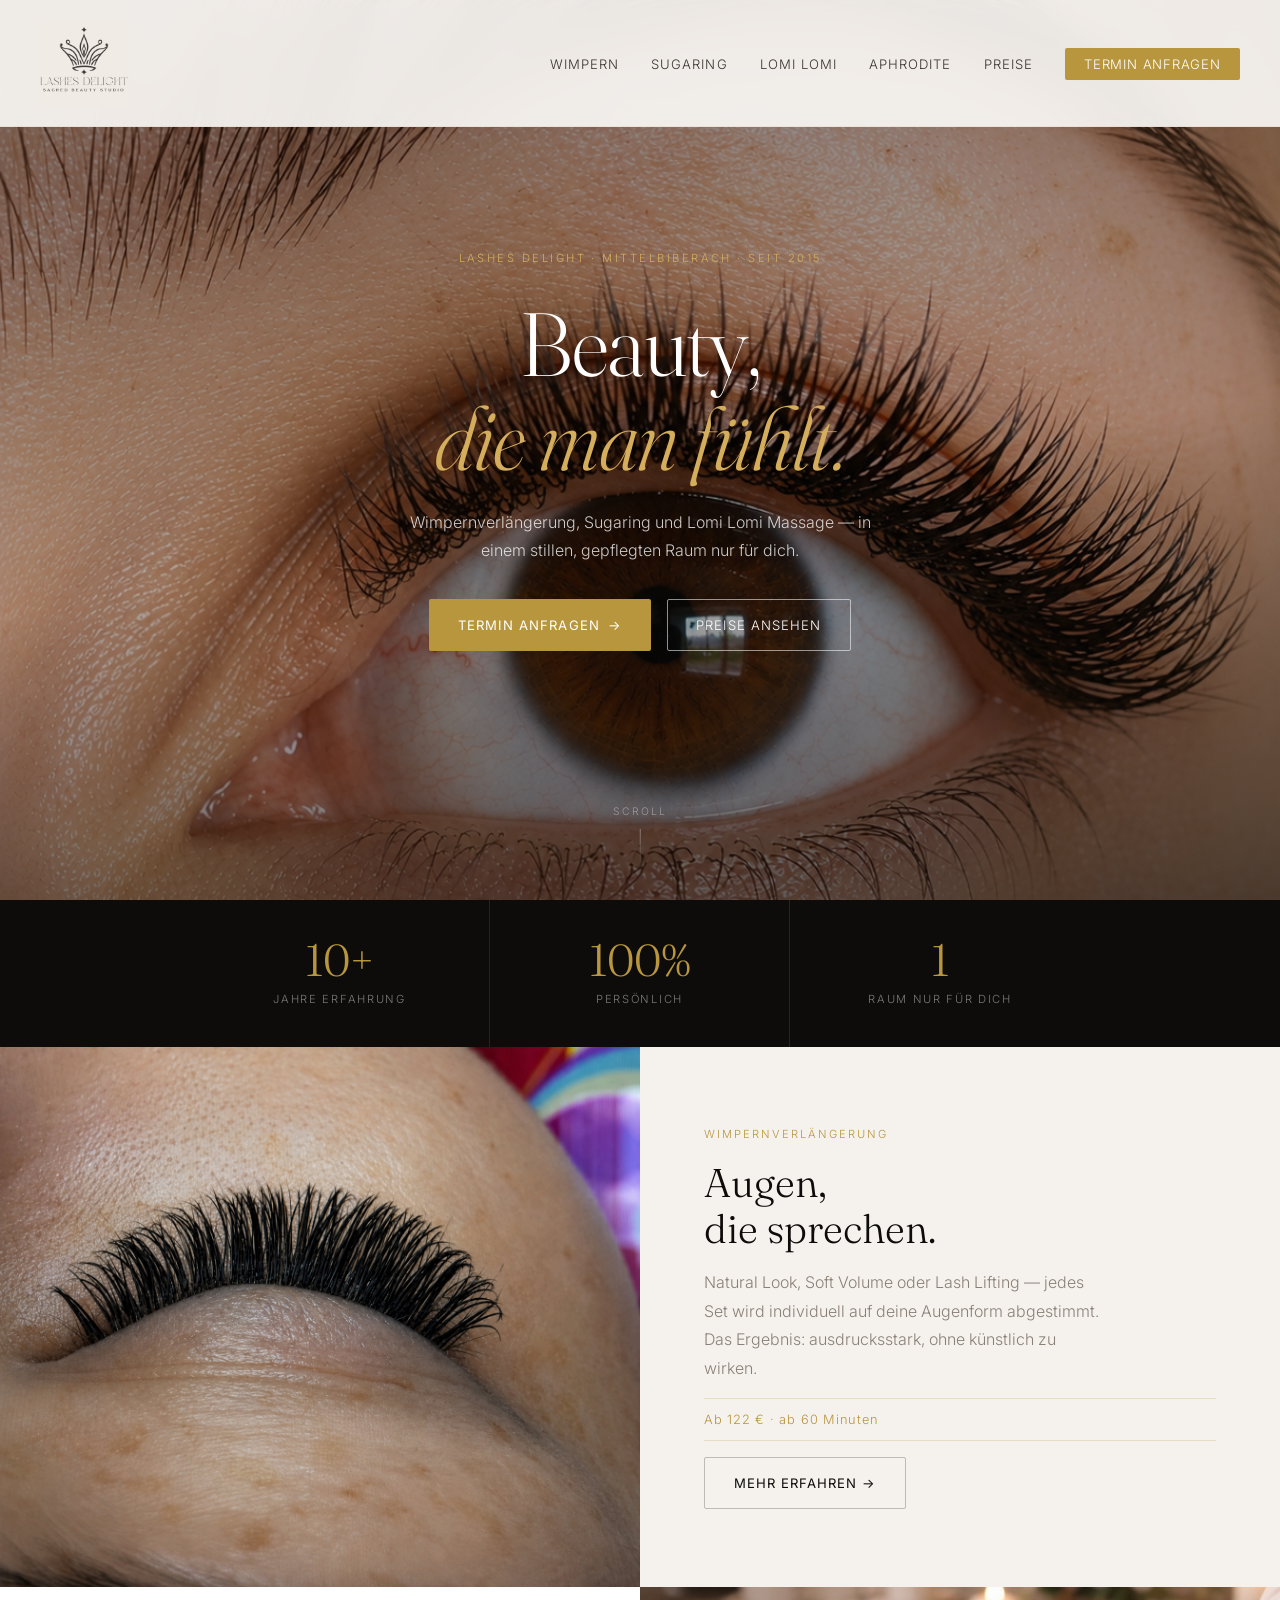
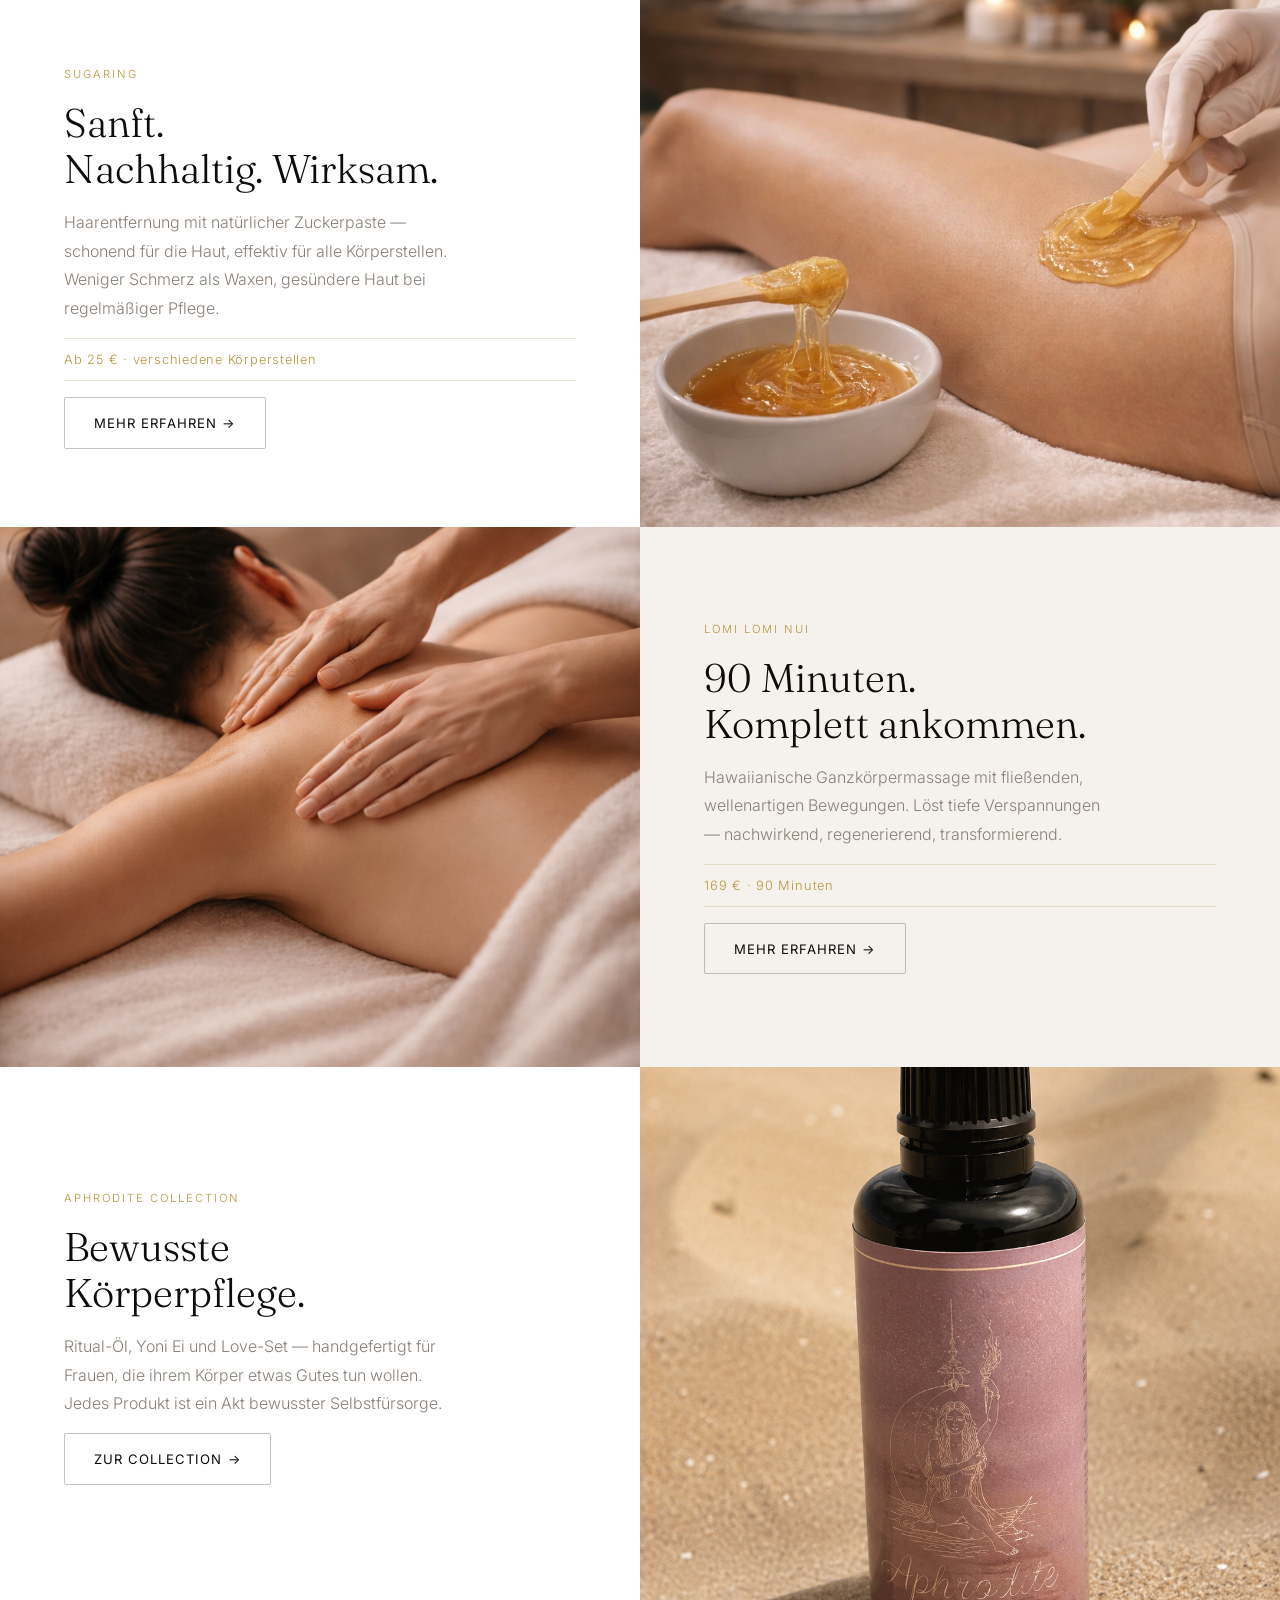
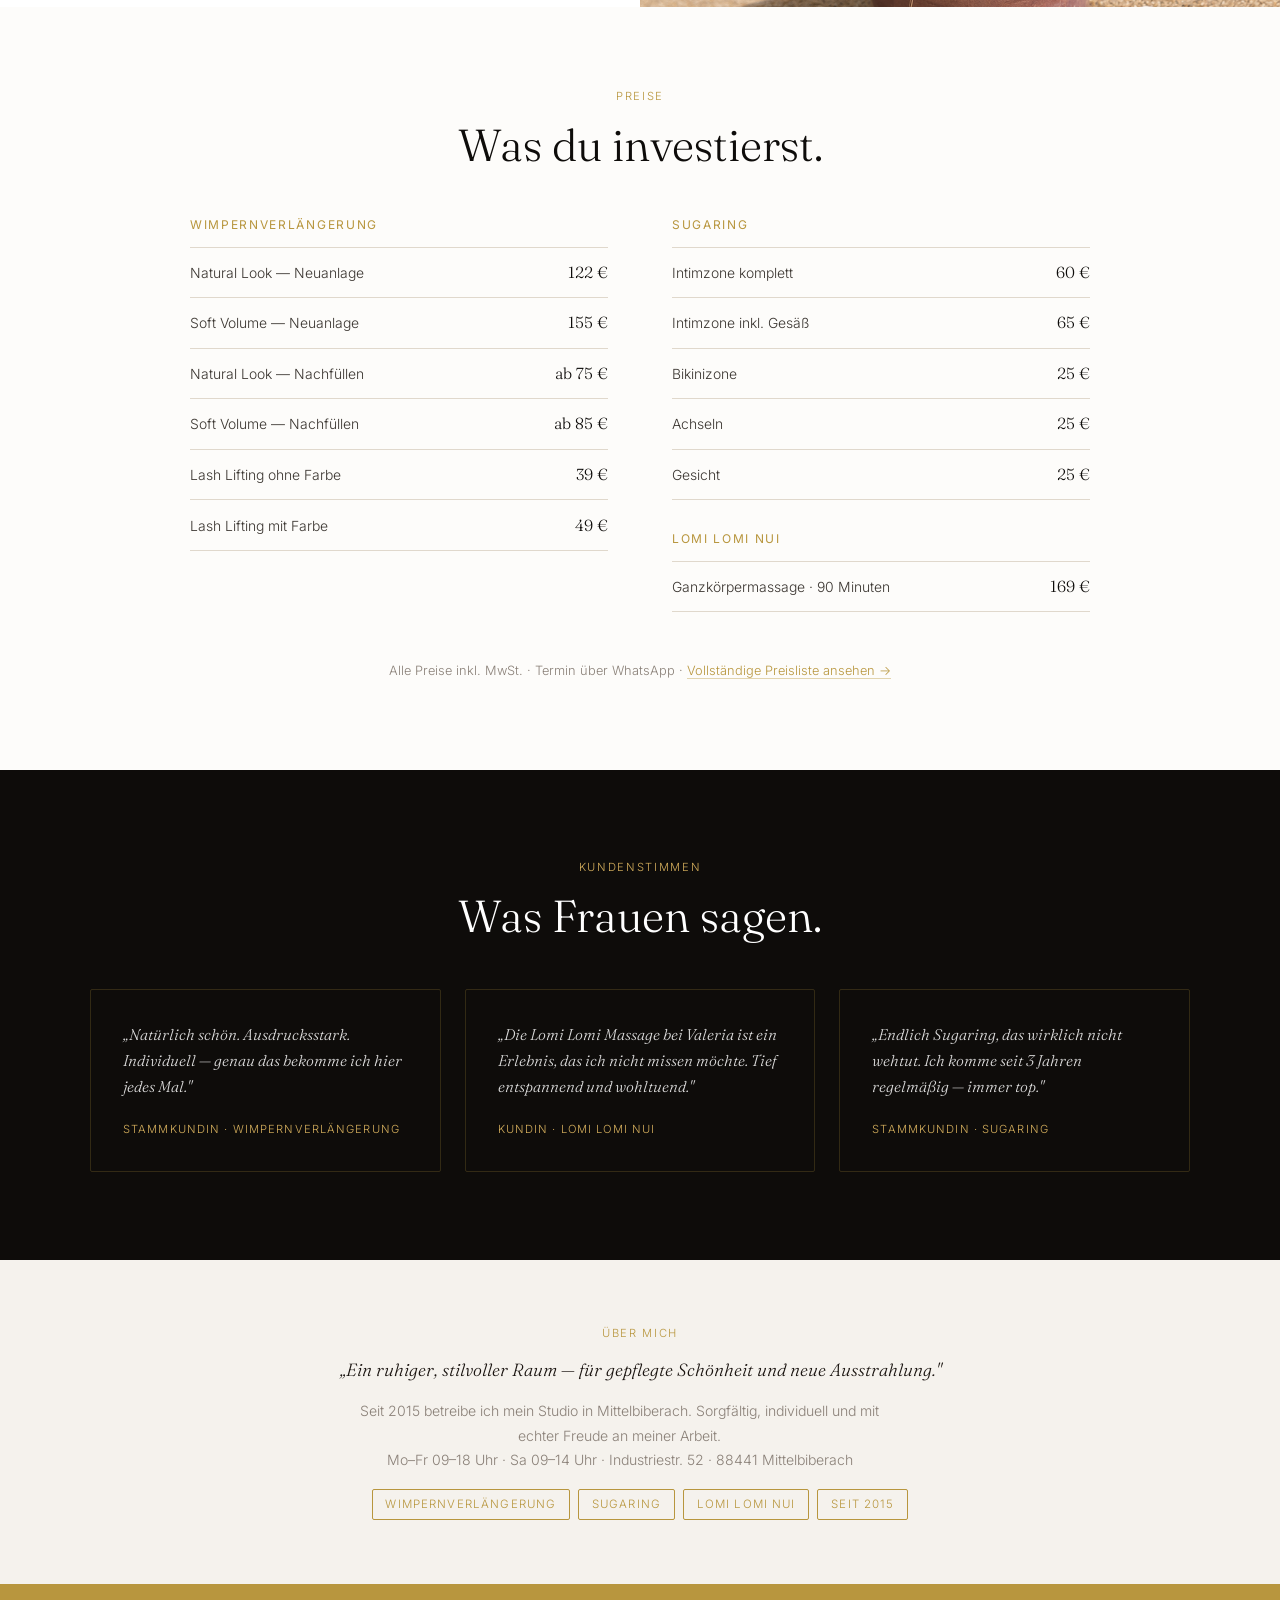
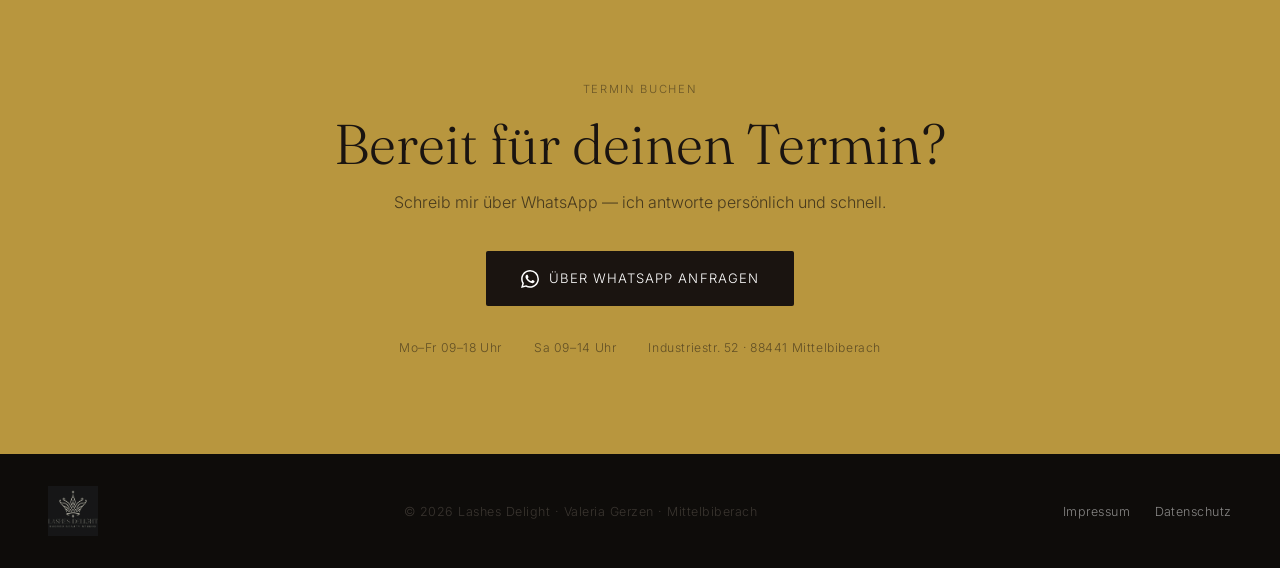
==== index.html @ 17f72aee "Neues Sugaring-Bild (Sugaring NEW.jpg) eingebunden Co-Authored-By: Claude Sonnet 4.6 <noreply@anthro" ====
<!DOCTYPE html>
<html lang="de">
<head>
  <meta charset="UTF-8" />
  <meta name="viewport" content="width=device-width, initial-scale=1.0" />
  <title>Lashes Delight · Wimpern, Sugaring &amp; Massage · Mittelbiberach</title>
  <meta name="description" content="Lashes Delight von Valeria Gerzen — Wimpernverlängerung, Sugaring und Lomi Lomi Massage in Mittelbiberach. Seit 2015. Termin über WhatsApp." />
  <meta name="keywords" content="Wimpernverlängerung Biberach, Sugaring Biberach, Lomi Lomi Biberach, Wimpernstudio Mittelbiberach, Lashes Delight Valeria Gerzen" />
  <link rel="canonical" href="https://www.lashes-delight.de/" />
  <meta property="og:title" content="Lashes Delight · Wimpern, Sugaring &amp; Massage · Mittelbiberach" />
  <meta property="og:description" content="Professionelle Wimpernverlängerung, Sugaring und Lomi Lomi Massage in Mittelbiberach. Seit 2015." />
  <meta property="og:url" content="https://www.lashes-delight.de/" />
  <meta property="og:type" content="website" />
  <script type="application/ld+json">
  {
    "@context": "https://schema.org",
    "@type": "BeautySalon",
    "name": "Lashes Delight",
    "description": "Professionelle Wimpernverlängerung, Sugaring und Lomi Lomi Massage in Mittelbiberach. Seit 2015.",
    "url": "https://www.lashes-delight.de",
    "telephone": "+491708029609",
    "founder": { "@type": "Person", "name": "Valeria Gerzen" },
    "address": {
      "@type": "PostalAddress",
      "streetAddress": "Industriestr. 52",
      "addressLocality": "Mittelbiberach",
      "postalCode": "88441",
      "addressCountry": "DE"
    },
    "areaServed": ["Biberach", "Laupheim", "Ulm", "Mittelbiberach"],
    "openingHoursSpecification": [
      { "@type": "OpeningHoursSpecification", "dayOfWeek": ["Monday","Tuesday","Wednesday","Thursday","Friday"], "opens": "09:00", "closes": "18:00" },
      { "@type": "OpeningHoursSpecification", "dayOfWeek": "Saturday", "opens": "09:00", "closes": "14:00" }
    ],
    "priceRange": "€€",
    "hasOfferCatalog": {
      "@type": "OfferCatalog",
      "name": "Beauty-Behandlungen",
      "itemListElement": [
        { "@type": "Offer", "itemOffered": { "@type": "Service", "name": "Wimpernverlängerung Natural Look" }, "price": "122", "priceCurrency": "EUR" },
        { "@type": "Offer", "itemOffered": { "@type": "Service", "name": "Wimpernverlängerung Soft Volume" }, "price": "155", "priceCurrency": "EUR" },
        { "@type": "Offer", "itemOffered": { "@type": "Service", "name": "Lash Lifting" }, "price": "39", "priceCurrency": "EUR" },
        { "@type": "Offer", "itemOffered": { "@type": "Service", "name": "Sugaring Intimzone" }, "price": "60", "priceCurrency": "EUR" },
        { "@type": "Offer", "itemOffered": { "@type": "Service", "name": "Lomi Lomi Nui Massage" }, "price": "169", "priceCurrency": "EUR" }
      ]
    }
  }
  </script>
  <link href="https://fonts.googleapis.com/css2?family=Fraunces:ital,opsz,wght@0,9..144,300;0,9..144,400;0,9..144,500;1,9..144,300&family=Inter:wght@300;400;500&display=swap" rel="stylesheet" />
  <link rel="stylesheet" href="styles.css" />
  <style>

    /* ── HERO FULL-BLEED ── */
    .hf {
      position: relative;
      height: 100vh;
      min-height: 580px;
      display: flex;
      align-items: center;
      justify-content: center;
      text-align: center;
      overflow: hidden;
    }
    .hf-bg {
      position: absolute; inset: 0;
      background-size: cover;
      background-position: center 20%;
    }
    .hf-overlay {
      position: absolute; inset: 0;
      background: linear-gradient(
        170deg,
        rgba(10,8,6,0.55) 0%,
        rgba(10,8,6,0.30) 55%,
        rgba(10,8,6,0.70) 100%
      );
    }
    .hf-content {
      position: relative; z-index: 2;
      max-width: 700px;
      padding: 2rem;
    }
    .hf-eyebrow {
      display: block;
      font-size: 0.7rem;
      letter-spacing: 0.22em;
      text-transform: uppercase;
      color: var(--gold-lt);
      margin-bottom: 1.8rem;
    }
    .hf-content h1 {
      color: #fff;
      font-size: clamp(3.2rem, 7vw, 5.8rem);
      line-height: 1.05;
      margin-bottom: 1.4rem;
    }
    .hf-content h1 em { color: var(--gold-lt); }
    .hf-content p {
      color: rgba(255,255,255,0.78);
      font-size: 1rem;
      line-height: 1.75;
      max-width: 480px;
      margin: 0 auto 2.2rem;
    }
    .hf-buttons {
      display: flex;
      gap: 1rem;
      justify-content: center;
      flex-wrap: wrap;
    }
    .btn-outline-white {
      display: inline-flex; align-items: center; gap: 0.5rem;
      font-size: 0.82rem; letter-spacing: 0.08em; text-transform: uppercase;
      text-decoration: none; padding: 0.85rem 1.8rem; border-radius: 2px;
      transition: all .2s;
      background: transparent;
      border: 1px solid rgba(255,255,255,0.55);
      color: #fff;
    }
    .btn-outline-white:hover { border-color: var(--gold-lt); color: var(--gold-lt); }
    .hf-scroll {
      position: absolute;
      bottom: 2.2rem; left: 50%;
      transform: translateX(-50%);
      display: flex; flex-direction: column; align-items: center; gap: 0.5rem;
      color: rgba(255,255,255,0.4);
      font-size: 0.65rem; letter-spacing: 0.2em; text-transform: uppercase;
    }
    .hf-scroll::after {
      content: '';
      display: block; width: 1px; height: 36px;
      background: linear-gradient(to bottom, rgba(255,255,255,0.35), transparent);
    }

    /* ── STATS BAR ── */
    .ld-stats {
      background: #0e0c0a;
      display: flex;
      justify-content: center;
      align-items: stretch;
    }
    .ld-stat {
      flex: 1;
      max-width: 300px;
      text-align: center;
      padding: 2.4rem 2rem;
      border-right: 1px solid rgba(184,150,62,0.18);
    }
    .ld-stat:last-child { border-right: none; }
    .ld-stat-num {
      display: block;
      font-family: 'Fraunces', serif;
      font-size: 2.8rem;
      font-weight: 300;
      color: var(--gold);
      line-height: 1;
      margin-bottom: 0.4rem;
    }
    .ld-stat-lbl {
      display: block;
      font-size: 0.7rem;
      letter-spacing: 0.15em;
      text-transform: uppercase;
      color: rgba(255,255,255,0.45);
    }

    /* ── SERVICE FEATURES (alternating) ── */
    .sf {
      display: grid;
      grid-template-columns: 1fr 1fr;
      min-height: 540px;
    }
    .sf-soft { background: var(--bg-soft); }
    .sf-white { background: var(--white); }

    .sf-img {
      background-size: cover;
      background-position: center;
      min-height: 440px;
    }
    .sf-text {
      display: flex;
      flex-direction: column;
      justify-content: center;
      padding: 4.5rem 4rem;
      gap: 1rem;
    }
    .sf-cat {
      font-size: 0.7rem;
      letter-spacing: 0.18em;
      text-transform: uppercase;
      color: var(--gold);
    }
    .sf-text h2 {
      font-size: clamp(1.7rem, 3.2vw, 2.5rem);
      line-height: 1.15;
    }
    .sf-text p {
      color: var(--muted);
      line-height: 1.78;
      max-width: 400px;
    }
    .sf-price {
      font-size: 0.8rem;
      color: var(--gold);
      letter-spacing: 0.06em;
      padding: 0.6rem 0;
      border-top: 1px solid rgba(184,150,62,0.22);
      border-bottom: 1px solid rgba(184,150,62,0.22);
    }
    .sf-text .btn { align-self: flex-start; }

    /* ── INLINE PREISE ── */
    .ld-preise {
      padding: 5rem 2rem 5.5rem;
      background: var(--bg);
    }
    .preise-head {
      text-align: center;
      margin-bottom: 3rem;
    }
    .preise-head h2 { margin-top: 0.4rem; }
    .preise-cols {
      display: grid;
      grid-template-columns: 1fr 1fr;
      gap: 3rem 4rem;
      max-width: 900px;
      margin: 0 auto;
    }
    .preise-block { margin-bottom: 0.5rem; }
    .preise-block h3 {
      font-size: 0.75rem;
      letter-spacing: 0.14em;
      text-transform: uppercase;
      color: var(--gold);
      font-family: 'Inter', sans-serif;
      font-weight: 400;
      margin-bottom: 0.9rem;
    }
    .pr {
      display: flex;
      justify-content: space-between;
      align-items: baseline;
      gap: 1rem;
      padding: 0.7rem 0;
      border-bottom: 1px solid var(--line);
      font-size: 0.87rem;
      color: var(--ink-soft);
    }
    .pr:first-of-type { border-top: 1px solid var(--line); }
    .pr-price {
      font-family: 'Fraunces', serif;
      font-size: 1rem;
      color: var(--ink);
      white-space: nowrap;
    }
    .preise-more {
      text-align: center;
      margin-top: 2.5rem;
      font-size: 0.8rem;
      color: var(--muted);
    }
    .preise-more a {
      color: var(--gold);
      text-decoration: none;
      border-bottom: 1px solid rgba(184,150,62,0.4);
    }

    /* ── TESTIMONIALS DARK ── */
    .ld-testimonials {
      background: #0e0c0a;
      padding: 5.5rem 2rem;
    }
    .ld-testimonials .section-label { display: block; text-align: center; color: var(--gold-lt); }
    .ld-testimonials h2 {
      color: #fff;
      text-align: center;
      margin-top: 0.4rem;
      margin-bottom: 3rem;
    }
    .testi-row {
      display: grid;
      grid-template-columns: repeat(3, 1fr);
      gap: 1.5rem;
      max-width: 1100px;
      margin: 0 auto;
    }
    .testi-card {
      border: 1px solid rgba(184,150,62,0.22);
      padding: 2rem;
      border-radius: 2px;
      display: flex;
      flex-direction: column;
      gap: 1.2rem;
    }
    .testi-card blockquote {
      font-family: 'Fraunces', serif;
      font-style: italic;
      font-size: 0.97rem;
      color: rgba(255,255,255,0.85);
      line-height: 1.68;
      flex: 1;
    }
    .testi-card cite {
      font-size: 0.7rem;
      letter-spacing: 0.1em;
      text-transform: uppercase;
      color: var(--gold-lt);
      font-style: normal;
    }

    /* ── ABOUT STRIP ── */
    .ld-about {
      background: var(--bg-soft);
      padding: 4rem 2rem;
      display: flex;
      align-items: center;
      justify-content: center;
      gap: 2rem;
      flex-wrap: wrap;
      text-align: center;
    }
    .ld-about p {
      font-size: 0.88rem;
      color: var(--muted);
      max-width: 560px;
      line-height: 1.75;
    }
    .ld-about-creds {
      display: flex;
      gap: 0.5rem;
      flex-wrap: wrap;
      justify-content: center;
      margin-top: 1rem;
    }

    /* ── KONTAKT (gold banner) ── */
    .ld-kontakt {
      background: var(--gold);
      text-align: center;
      padding: 6rem 2rem;
    }
    .ld-kontakt h2 {
      color: #1a1410;
      font-size: clamp(2rem, 4.5vw, 3.5rem);
      margin-bottom: 0.8rem;
    }
    .ld-kontakt p {
      color: rgba(26,20,16,0.7);
      font-size: 1rem;
      margin-bottom: 2.2rem;
    }
    .btn-dark {
      display: inline-flex; align-items: center; gap: 0.6rem;
      font-size: 0.82rem; letter-spacing: 0.08em; text-transform: uppercase;
      text-decoration: none; padding: 1rem 2.2rem; border-radius: 2px;
      transition: background 0.2s;
      background: #1a1410;
      color: #fff;
    }
    .btn-dark:hover { background: #000; }
    .kontakt-meta {
      margin-top: 2rem;
      display: flex;
      justify-content: center;
      gap: 2rem;
      flex-wrap: wrap;
      font-size: 0.76rem;
      color: rgba(26,20,16,0.55);
      letter-spacing: 0.05em;
    }

    /* ── RESPONSIVE ── */
    @media (max-width: 860px) {
      .sf { grid-template-columns: 1fr; }
      .sf-img { min-height: 300px; order: -1; }
      .sf-text { padding: 3rem 1.5rem; }
      .preise-cols { grid-template-columns: 1fr; gap: 2rem; }
      .testi-row { grid-template-columns: 1fr; }
      .ld-stats { flex-direction: column; }
      .ld-stat { border-right: none; border-bottom: 1px solid rgba(184,150,62,0.18); }
      .ld-stat:last-child { border-bottom: none; }
      .kontakt-meta { flex-direction: column; gap: 0.4rem; }
    }

  </style>
</head>
<body>

<!-- NAV -->
<nav class="site-nav">
  <a href="index.html" class="logo"><img src="images/logo-ld.png" alt="Lashes Delight" class="nav-logo"></a>
  <ul class="nav-links">
    <li><a href="wimpern.html">Wimpern</a></li>
    <li><a href="sugaring.html">Sugaring</a></li>
    <li><a href="lomi-lomi.html">Lomi Lomi</a></li>
    <li><a href="aphrodite.html">Aphrodite</a></li>
    <li><a href="preise.html">Preise</a></li>
    <li><a href="#kontakt" class="nav-cta">Termin anfragen</a></li>
  </ul>
</nav>

<!-- HERO: vollflächiges Bild, zentrierter Text -->
<section class="hf">
  <div class="hf-bg" style="background-image:url('images/hero-new.png')"></div>
  <div class="hf-overlay"></div>
  <div class="hf-content">
    <span class="hf-eyebrow">Lashes Delight · Mittelbiberach · seit 2015</span>
    <h1>Beauty,<br><em>die man fühlt.</em></h1>
    <p>Wimpernverlängerung, Sugaring und Lomi Lomi Massage — in einem stillen, gepflegten Raum nur für dich.</p>
    <div class="hf-buttons">
      <a href="#kontakt" class="btn btn-gold">Termin anfragen <span class="arrow">→</span></a>
      <a href="preise.html" class="btn-outline-white">Preise ansehen</a>
    </div>
  </div>
  <div class="hf-scroll">scroll</div>
</section>

<!-- STATS BAR -->
<div class="ld-stats">
  <div class="ld-stat">
    <span class="ld-stat-num">10+</span>
    <span class="ld-stat-lbl">Jahre Erfahrung</span>
  </div>
  <div class="ld-stat">
    <span class="ld-stat-num">100%</span>
    <span class="ld-stat-lbl">Persönlich</span>
  </div>
  <div class="ld-stat">
    <span class="ld-stat-num">1</span>
    <span class="ld-stat-lbl">Raum nur für dich</span>
  </div>
</div>

<!-- WIMPERN: Bild links, Text rechts -->
<div class="sf sf-soft" id="wimpern">
  <div class="sf-img" style="background-image:url('images/wimpern-new.png')"></div>
  <div class="sf-text">
    <span class="sf-cat">Wimpernverlängerung</span>
    <h2>Augen,<br>die sprechen.</h2>
    <p>Natural Look, Soft Volume oder Lash Lifting — jedes Set wird individuell auf deine Augenform abgestimmt. Das Ergebnis: ausdrucksstark, ohne künstlich zu wirken.</p>
    <div class="sf-price">Ab 122 € · ab 60 Minuten</div>
    <a href="wimpern.html" class="btn btn-ghost">Mehr erfahren →</a>
  </div>
</div>

<!-- SUGARING: Text links, Bild rechts -->
<div class="sf sf-white" id="sugaring">
  <div class="sf-text">
    <span class="sf-cat">Sugaring</span>
    <h2>Sanft.<br>Nachhaltig. Wirksam.</h2>
    <p>Haarentfernung mit natürlicher Zuckerpaste — schonend für die Haut, effektiv für alle Körperstellen. Weniger Schmerz als Waxen, gesündere Haut bei regelmäßiger Pflege.</p>
    <div class="sf-price">Ab 25 € · verschiedene Körperstellen</div>
    <a href="sugaring.html" class="btn btn-ghost">Mehr erfahren →</a>
  </div>
  <div class="sf-img" style="background-image:url('images/sugaring-new.jpg')"></div>
</div>

<!-- LOMI LOMI: Bild links, Text rechts -->
<div class="sf sf-soft" id="lomi">
  <div class="sf-img" style="background-image:url('images/lomi-nui.png')"></div>
  <div class="sf-text">
    <span class="sf-cat">Lomi Lomi Nui</span>
    <h2>90 Minuten.<br>Komplett ankommen.</h2>
    <p>Hawaiianische Ganzkörpermassage mit fließenden, wellenartigen Bewegungen. Löst tiefe Verspannungen — nachwirkend, regenerierend, transformierend.</p>
    <div class="sf-price">169 € · 90 Minuten</div>
    <a href="lomi-lomi.html" class="btn btn-ghost">Mehr erfahren →</a>
  </div>
</div>

<!-- APHRODITE: Text links, Bild rechts -->
<div class="sf sf-white" id="aphrodite-service">
  <div class="sf-text">
    <span class="sf-cat">Aphrodite Collection</span>
    <h2>Bewusste<br>Körperpflege.</h2>
    <p>Ritual-Öl, Yoni Ei und Love-Set — handgefertigt für Frauen, die ihrem Körper etwas Gutes tun wollen. Jedes Produkt ist ein Akt bewusster Selbstfürsorge.</p>
    <a href="aphrodite.html" class="btn btn-ghost">Zur Collection →</a>
  </div>
  <div class="sf-img" style="background-image:url('images/aphrodite-new.png');background-position:center center"></div>
</div>

<!-- PREISE INLINE -->
<section class="ld-preise">
  <div class="preise-head">
    <span class="section-label">Preise</span>
    <h2>Was du investierst.</h2>
  </div>
  <div class="preise-cols">

    <div>
      <div class="preise-block">
        <h3>Wimpernverlängerung</h3>
        <div class="pr"><span>Natural Look — Neuanlage</span><span class="pr-price">122 €</span></div>
        <div class="pr"><span>Soft Volume — Neuanlage</span><span class="pr-price">155 €</span></div>
        <div class="pr"><span>Natural Look — Nachfüllen</span><span class="pr-price">ab 75 €</span></div>
        <div class="pr"><span>Soft Volume — Nachfüllen</span><span class="pr-price">ab 85 €</span></div>
        <div class="pr"><span>Lash Lifting ohne Farbe</span><span class="pr-price">39 €</span></div>
        <div class="pr"><span>Lash Lifting mit Farbe</span><span class="pr-price">49 €</span></div>
      </div>
    </div>

    <div>
      <div class="preise-block">
        <h3>Sugaring</h3>
        <div class="pr"><span>Intimzone komplett</span><span class="pr-price">60 €</span></div>
        <div class="pr"><span>Intimzone inkl. Gesäß</span><span class="pr-price">65 €</span></div>
        <div class="pr"><span>Bikinizone</span><span class="pr-price">25 €</span></div>
        <div class="pr"><span>Achseln</span><span class="pr-price">25 €</span></div>
        <div class="pr"><span>Gesicht</span><span class="pr-price">25 €</span></div>
      </div>
      <div class="preise-block" style="margin-top:2rem">
        <h3>Lomi Lomi Nui</h3>
        <div class="pr"><span>Ganzkörpermassage · 90 Minuten</span><span class="pr-price">169 €</span></div>
      </div>
    </div>

  </div>
  <p class="preise-more">Alle Preise inkl. MwSt. · Termin über WhatsApp · <a href="preise.html">Vollständige Preisliste ansehen →</a></p>
</section>

<!-- TESTIMONIALS DARK -->
<section class="ld-testimonials">
  <span class="section-label">Kundenstimmen</span>
  <h2>Was Frauen sagen.</h2>
  <div class="testi-row">
    <div class="testi-card">
      <blockquote>„Natürlich schön. Ausdrucksstark. Individuell — genau das bekomme ich hier jedes Mal."</blockquote>
      <cite>Stammkundin · Wimpernverlängerung</cite>
    </div>
    <div class="testi-card">
      <blockquote>„Die Lomi Lomi Massage bei Valeria ist ein Erlebnis, das ich nicht missen möchte. Tief entspannend und wohltuend."</blockquote>
      <cite>Kundin · Lomi Lomi Nui</cite>
    </div>
    <div class="testi-card">
      <blockquote>„Endlich Sugaring, das wirklich nicht wehtut. Ich komme seit 3 Jahren regelmäßig — immer top."</blockquote>
      <cite>Stammkundin · Sugaring</cite>
    </div>
  </div>
</section>

<!-- ÜBER MICH (kurz) -->
<div class="ld-about">
  <div>
    <span class="section-label" style="text-align:center">Über mich</span>
    <p style="margin-top:0.5rem;font-family:'Fraunces',serif;font-style:italic;font-size:1.1rem;color:var(--rose);max-width:none">
      „Ein ruhiger, stilvoller Raum — für gepflegte Schönheit und neue Ausstrahlung."
    </p>
    <p style="margin-top:0.8rem">
      Seit 2015 betreibe ich mein Studio in Mittelbiberach. Sorgfältig, individuell und mit echter Freude an meiner Arbeit.<br>
      Mo–Fr 09–18 Uhr · Sa 09–14 Uhr · Industriestr. 52 · 88441 Mittelbiberach
    </p>
    <div class="ld-about-creds">
      <span class="cred">Wimpernverlängerung</span>
      <span class="cred">Sugaring</span>
      <span class="cred">Lomi Lomi Nui</span>
      <span class="cred">seit 2015</span>
    </div>
  </div>
</div>

<!-- KONTAKT: goldener Banner -->
<section class="ld-kontakt" id="kontakt">
  <span class="section-label" style="color:rgba(26,20,16,0.5)">Termin buchen</span>
  <h2>Bereit für deinen Termin?</h2>
  <p>Schreib mir über WhatsApp — ich antworte persönlich und schnell.</p>
  <a href="https://wa.me/491708029609?text=Hallo%20Valeria%2C%20ich%20m%C3%B6chte%20gerne%20einen%20Termin%20bei%20Lashes%20Delight%20vereinbaren." class="btn-dark">
    <span class="whatsapp-icon"></span> Über WhatsApp anfragen
  </a>
  <div class="kontakt-meta">
    <span>Mo–Fr 09–18 Uhr</span>
    <span>Sa 09–14 Uhr</span>
    <span>Industriestr. 52 · 88441 Mittelbiberach</span>
  </div>
</section>

<footer class="site-footer">
  <img src="images/logo-ld.png" alt="Lashes Delight" class="footer-logo">
  <p>© 2026 Lashes Delight · Valeria Gerzen · Mittelbiberach</p>
  <nav class="footer-nav">
    <a href="impressum.html">Impressum</a>
    <a href="datenschutz.html">Datenschutz</a>
  </nav>
</footer>

</body>
</html>
---- styles.css ----
/* ───────────────────────────────────────────────
   Lashes Delight — Shared Stylesheet
   ─────────────────────────────────────────────── */

*,*::before,*::after{box-sizing:border-box;margin:0;padding:0}

:root{
  --bg:        #fdfcfa;
  --bg-soft:   #f5f2ed;
  --ink:       #0e0c0a;
  --ink-soft:  #3a3530;
  --muted:     #8a8078;
  --line:      #e0d8cc;
  --rose:      #1a1410;
  --rose-dark: #000000;
  --gold:      #b8963e;
  --gold-lt:   #d4ae5c;
  --white:     #ffffff;
}

html{scroll-behavior:smooth}
body{
  font-family:'Inter',sans-serif;
  font-weight:300;
  background:var(--bg);
  color:var(--ink);
  line-height:1.7;
  -webkit-font-smoothing:antialiased;
}

/* ───── TYPOGRAPHY ───── */
h1,h2,h3{font-family:'Fraunces',serif;font-weight:300;line-height:1.15}
h1{font-size:clamp(2.4rem,5vw,4rem);letter-spacing:-0.01em}
h2{font-size:clamp(1.7rem,3.5vw,2.8rem)}
h3{font-size:1.15rem;font-weight:400}
p{color:var(--ink-soft)}
em{font-style:italic;color:var(--gold)}
strong{font-weight:500;color:var(--ink)}

/* ───── LAYOUT ───── */
.container{max-width:1100px;margin:0 auto;padding:0 2rem}
section{padding:5rem 2rem}

/* ───── NAV ───── */
nav.site-nav{
  position:fixed;top:0;left:0;right:0;z-index:100;
  display:flex;align-items:center;justify-content:space-between;
  padding:1.2rem 2.5rem;
  background:rgba(250,248,245,0.92);
  backdrop-filter:blur(12px);
  border-bottom:1px solid rgba(201,169,110,0.15);
}
.nav-logo{height:88px;width:auto;display:block;transition:opacity .2s;mix-blend-mode:multiply}
.nav-logo:hover{opacity:0.75}
.nav-links{list-style:none;display:flex;align-items:center;gap:2rem}
.nav-links a{
  font-size:0.82rem;letter-spacing:0.08em;text-transform:uppercase;
  text-decoration:none;color:var(--ink-soft);transition:color .2s;
}
.nav-links a:hover{color:var(--rose)}
.nav-links a.nav-cta{
  background:var(--gold);color:var(--white);
  padding:0.5rem 1.2rem;border-radius:2px;
  letter-spacing:0.06em;transition:background .2s;
}
.nav-links a.nav-cta:hover{background:#9a7a28}

/* ───── HERO ───── */
.hero{
  display:grid;
  grid-template-columns:1fr 1fr;
  min-height:100vh;
  padding:0;
  gap:0;
}
.hero > div:first-child{
  display:flex;flex-direction:column;justify-content:center;
  padding:10rem 3rem 5rem 4rem;
}
.hero-eyebrow{
  font-size:0.72rem;letter-spacing:0.15em;text-transform:uppercase;
  color:var(--gold);display:block;margin-bottom:1.2rem;
}
.hero h1{margin-bottom:1.5rem}
.hero-lead{font-size:1.05rem;color:var(--ink-soft);line-height:1.75;max-width:480px;margin-bottom:2.5rem}
.hero-cta-row{display:flex;gap:1rem;flex-wrap:wrap;margin-bottom:2rem}
.hero-meta{
  display:flex;gap:2rem;flex-wrap:wrap;
  font-size:0.75rem;letter-spacing:0.08em;text-transform:uppercase;color:var(--muted);
  border-top:1px solid var(--line);padding-top:1.5rem;margin-top:0.5rem;
}
.hero-image{
  position:relative;overflow:hidden;
  background:var(--bg-soft);
}
.hero-image .slide{
  position:absolute;inset:0;
  background-size:cover;background-position:center;
  opacity:0;transition:opacity 1.4s ease-in-out;
}
.hero-image .slide.active{opacity:1}

/* ───── SUBPAGE HERO ───── */
.subpage-hero{
  display:grid;grid-template-columns:1fr 1fr;
  min-height:70vh;padding:0;gap:0;
}
.subpage-hero > div:first-child{
  display:flex;flex-direction:column;justify-content:center;
  padding:9rem 3rem 5rem 4rem;
}
.subpage-hero h1{margin-bottom:1.2rem}
.subpage-hero .hero-lead{max-width:460px;margin-bottom:2rem}
.back-link{
  font-size:0.75rem;letter-spacing:0.08em;text-transform:uppercase;
  color:var(--muted);text-decoration:none;display:inline-block;margin-bottom:1.5rem;
  transition:color .2s;
}
.back-link:hover{color:var(--rose)}

/* ───── BUTTONS ───── */
.btn{
  display:inline-flex;align-items:center;gap:0.5rem;
  font-size:0.82rem;letter-spacing:0.08em;text-transform:uppercase;
  text-decoration:none;padding:0.85rem 1.8rem;border-radius:2px;
  transition:all .2s;font-family:'Inter',sans-serif;font-weight:400;
}
.btn-primary{background:var(--rose);color:var(--white)}
.btn-primary:hover{background:var(--rose-dark)}
.btn-ghost{
  background:transparent;color:var(--ink);
  border:1px solid rgba(28,20,16,0.25);
}
.btn-ghost:hover{border-color:var(--rose);color:var(--rose)}
.btn-gold{background:var(--gold);color:var(--white)}
.btn-gold:hover{background:#b8913a}
.arrow{transition:transform .2s}
.btn:hover .arrow{transform:translateX(4px)}

/* ───── WHATSAPP BUTTON ───── */
.whatsapp-icon{
  display:inline-block;width:18px;height:18px;
  background:url("data:image/svg+xml,%3Csvg xmlns='http://www.w3.org/2000/svg' viewBox='0 0 24 24' fill='white'%3E%3Cpath d='M17.472 14.382c-.297-.149-1.758-.867-2.03-.967-.273-.099-.471-.148-.67.15-.197.297-.767.966-.94 1.164-.173.199-.347.223-.644.075-.297-.15-1.255-.463-2.39-1.475-.883-.788-1.48-1.761-1.653-2.059-.173-.297-.018-.458.13-.606.134-.133.298-.347.446-.52.149-.174.198-.298.298-.497.099-.198.05-.371-.025-.52-.075-.149-.669-1.612-.916-2.207-.242-.579-.487-.5-.669-.51-.173-.008-.371-.01-.57-.01-.198 0-.52.074-.792.372-.272.297-1.04 1.016-1.04 2.479 0 1.462 1.065 2.875 1.213 3.074.149.198 2.096 3.2 5.077 4.487.709.306 1.262.489 1.694.625.712.227 1.36.195 1.871.118.571-.085 1.758-.719 2.006-1.413.248-.694.248-1.289.173-1.413-.074-.124-.272-.198-.57-.347m-5.421 7.403h-.004a9.87 9.87 0 01-5.031-1.378l-.361-.214-3.741.982.998-3.648-.235-.374a9.86 9.86 0 01-1.51-5.26c.001-5.45 4.436-9.884 9.888-9.884 2.64 0 5.122 1.03 6.988 2.898a9.825 9.825 0 012.893 6.994c-.003 5.45-4.437 9.884-9.885 9.884m8.413-18.297A11.815 11.815 0 0012.05 0C5.495 0 .16 5.335.157 11.892c0 2.096.547 4.142 1.588 5.945L.057 24l6.305-1.654a11.882 11.882 0 005.683 1.448h.005c6.554 0 11.89-5.335 11.893-11.893a11.821 11.821 0 00-3.48-8.413z'/%3E%3C/svg%3E") no-repeat center/contain;
}

/* ───── TRUST BAR ───── */
.trust{
  background:var(--ink);color:var(--white);
  display:flex;gap:2rem;flex-wrap:wrap;
  padding:1.2rem 3rem;justify-content:center;
  font-size:0.78rem;letter-spacing:0.06em;
}
.trust-item{display:flex;align-items:center;gap:0.5rem;opacity:0.92}
.trust-dot{
  width:5px;height:5px;border-radius:50%;
  background:var(--gold);display:inline-block;flex-shrink:0;
}

/* ───── SECTION LABELS ───── */
.section-label{
  font-size:0.7rem;letter-spacing:0.15em;text-transform:uppercase;
  color:var(--gold);display:block;margin-bottom:0.8rem;
}

/* ───── SERVICES GRID (homepage) ───── */
.services-grid{
  display:grid;
  grid-template-columns:repeat(auto-fill,minmax(240px,1fr));
  gap:2rem;
  margin-top:2.5rem;
}
.service-card{
  background:var(--white);
  border:1px solid var(--line);
  border-radius:3px;
  padding:2rem 1.8rem;
  transition:transform .2s, box-shadow .2s;
}
.service-card:hover{transform:translateY(-3px);box-shadow:0 12px 40px rgba(122,45,69,0.1)}
.service-img{
  aspect-ratio:4/3;background:var(--bg-soft);
  border-radius:2px;overflow:hidden;margin-bottom:1.5rem;
}
.service-img img{width:100%;height:100%;object-fit:cover}
.service-card h3{margin-bottom:0.5rem;font-size:1.05rem}
.service-card p{font-size:0.87rem;line-height:1.65;color:var(--muted);margin-bottom:1rem}
.service-link{
  font-size:0.78rem;letter-spacing:0.08em;text-transform:uppercase;
  color:var(--gold);text-decoration:none;
  border-bottom:1px solid rgba(201,169,110,0.4);padding-bottom:2px;
  transition:color .2s, border-color .2s;
}
.service-link:hover{color:var(--rose);border-color:var(--rose)}

/* ───── PREISE / PRICE TABLE ───── */
.price-section{margin-bottom:3rem}
.price-section h3{
  font-size:1rem;letter-spacing:0.08em;text-transform:uppercase;
  color:var(--rose);margin-bottom:1rem;
  padding-bottom:0.5rem;border-bottom:1px solid var(--line);
}
.price-table{width:100%;border-collapse:collapse}
.price-table tr{border-bottom:1px solid rgba(228,219,210,0.6)}
.price-table tr:last-child{border-bottom:none}
.price-table td{padding:0.75rem 0;font-size:0.9rem;color:var(--ink-soft)}
.price-table td:last-child{
  text-align:right;font-family:'Fraunces',serif;
  font-size:1rem;color:var(--rose);white-space:nowrap;
}
.price-table .price-sub{font-size:0.78rem;color:var(--muted);display:block}

/* ───── STEPS ───── */
.steps{
  display:grid;grid-template-columns:repeat(auto-fill,minmax(220px,1fr));
  gap:2rem;margin-top:2rem;
}
.step{padding:2rem;background:var(--white);border-radius:3px;border:1px solid var(--line)}
.step-num{
  font-family:'Fraunces',serif;font-size:2.5rem;font-weight:300;
  color:var(--gold);opacity:0.6;margin-bottom:0.8rem;line-height:1;
}
.step h3{margin-bottom:0.5rem;font-size:1rem}
.step p{font-size:0.87rem;line-height:1.65}

/* ───── TWO COL ───── */
.two-col{display:grid;grid-template-columns:1fr 1fr;gap:2rem;margin-top:2rem}
.col-block{background:var(--white);border:1px solid var(--line);border-radius:3px;padding:2rem}
.col-block.warm{background:rgba(250,248,245,0.7);border-color:rgba(201,169,110,0.25)}
.col-block h3{font-size:0.9rem;letter-spacing:0.08em;text-transform:uppercase;color:var(--rose);margin-bottom:1rem}

/* ───── CHECKLIST ───── */
.checklist{list-style:none;display:flex;flex-direction:column;gap:0.6rem}
.checklist li{
  font-size:0.88rem;color:var(--ink-soft);padding-left:1.4rem;position:relative;line-height:1.55
}
.checklist li::before{
  content:'✓';position:absolute;left:0;
  color:var(--gold);font-size:0.8rem;
}
.checklist.cross li::before{content:'×';color:var(--muted)}

/* ───── TESTIMONIAL ───── */
.testimonial{
  background:var(--ink);color:var(--white);
  padding:5rem 3rem;text-align:center;
}
.testimonial blockquote{
  font-family:'Fraunces',serif;font-weight:300;font-style:italic;
  font-size:clamp(1.2rem,2.5vw,1.8rem);
  max-width:800px;margin:0 auto;line-height:1.5;
}
.testimonial cite{
  display:block;margin-top:1.5rem;
  font-family:'Inter',sans-serif;font-size:0.78rem;
  letter-spacing:0.1em;text-transform:uppercase;opacity:0.7;font-style:normal;
}

/* ───── ABOUT ───── */
.about-grid{display:grid;grid-template-columns:1fr 1fr;gap:4rem;align-items:center}
.about-img{
  aspect-ratio:3/4;border-radius:3px;
  background-size:cover;background-position:center top;
}
.about-quote{
  font-family:'Fraunces',serif;font-weight:300;font-style:italic;
  font-size:1.25rem;color:var(--rose);line-height:1.5;
  margin-bottom:1.5rem;
}
.credentials{display:flex;flex-wrap:wrap;gap:0.5rem;margin-top:1.5rem}
.cred{
  font-size:0.72rem;letter-spacing:0.1em;text-transform:uppercase;
  border:1px solid var(--gold);color:var(--gold);
  padding:0.3rem 0.8rem;border-radius:2px;
}

/* ───── FAQ ───── */
.faq-list{display:flex;flex-direction:column;gap:0}
details{border-bottom:1px solid var(--line);padding:1.2rem 0}
details:first-child{border-top:1px solid var(--line)}
summary{
  cursor:pointer;list-style:none;
  font-size:0.95rem;font-weight:400;color:var(--ink);
  display:flex;justify-content:space-between;align-items:center;
}
summary::after{content:'+';font-size:1.2rem;color:var(--gold);transition:transform .2s}
details[open] summary::after{content:'−'}
details p{padding-top:0.8rem;font-size:0.9rem;color:var(--ink-soft);line-height:1.75}

/* ───── FINAL CTA ───── */
.final-cta{
  background:var(--bg-soft);
  text-align:center;padding:6rem 2rem;
}
.final-cta h2{margin-bottom:1rem}
.final-cta .lead{
  font-size:1rem;color:var(--muted);max-width:550px;
  margin:0 auto 2.5rem;line-height:1.75;
}
.final-cta-buttons{display:flex;gap:1rem;justify-content:center;flex-wrap:wrap}

/* ───── OTHER OFFERS ───── */
.other-grid{display:grid;grid-template-columns:repeat(3,1fr);gap:1.5rem;margin-top:2rem}
.other-card{
  background:var(--white);border:1px solid var(--line);border-radius:3px;
  padding:1.8rem;text-decoration:none;color:inherit;
  transition:transform .2s, box-shadow .2s;display:block;
}
.other-card:hover{transform:translateY(-3px);box-shadow:0 10px 30px rgba(122,45,69,0.1)}
.other-label{
  font-size:0.7rem;letter-spacing:0.1em;text-transform:uppercase;
  color:var(--gold);display:block;margin-bottom:0.6rem;
}
.other-card h3{font-size:1rem;font-weight:400;margin-bottom:0.4rem}
.other-card p{font-size:0.83rem;color:var(--muted);line-height:1.55}

/* ───── INVESTMENT ───── */
.invest-box{
  background:var(--white);border:1px solid var(--line);
  border-radius:3px;padding:2.5rem;
  max-width:500px;margin:2rem auto 0;text-align:center;
}
.price-range{
  font-family:'Fraunces',serif;font-size:2.5rem;font-weight:300;
  color:var(--rose);margin:0.8rem 0;
}
.price-note{font-size:0.82rem;color:var(--muted);line-height:1.6}
.price-duo{display:grid;grid-template-columns:1fr 1fr;gap:1.5rem;margin-top:2rem}
.price-option{
  background:var(--white);border:1px solid var(--line);
  border-radius:3px;padding:2rem;text-align:center;
}
.price-type{
  font-size:0.72rem;letter-spacing:0.1em;text-transform:uppercase;
  color:var(--muted);display:block;margin-bottom:0.5rem;
}
.price-amount{
  font-family:'Fraunces',serif;font-size:1.8rem;font-weight:300;
  color:var(--rose);display:block;margin-bottom:0.5rem;
}
.price-desc{font-size:0.82rem;color:var(--muted);line-height:1.55}

/* ───── GALLERY ───── */
.gallery-grid{
  display:grid;
  grid-template-columns:repeat(auto-fill,minmax(280px,1fr));
  gap:1rem;margin-top:2rem;
}
.gallery-item{
  aspect-ratio:4/3;overflow:hidden;border-radius:3px;
  background:var(--bg-soft);
}
.gallery-item img{width:100%;height:100%;object-fit:cover;transition:transform .4s}
.gallery-item:hover img{transform:scale(1.05)}

/* ───── FOOTER ───── */
footer.site-footer{
  background:var(--ink);color:rgba(255,255,255,0.55);
  display:flex;align-items:center;justify-content:space-between;
  padding:2rem 3rem;gap:2rem;flex-wrap:wrap;
  font-size:0.78rem;letter-spacing:0.04em;
}
.footer-logo{
  height:50px;width:auto;
  filter:invert(1) sepia(0.2) saturate(1.5) hue-rotate(5deg);
  mix-blend-mode:screen;opacity:0.8;
}
.footer-nav{display:flex;gap:1.5rem}
.footer-nav a{color:rgba(255,255,255,0.5);text-decoration:none;transition:color .2s}
.footer-nav a:hover{color:var(--gold)}

/* ───── LEAD / AUDIENCE ───── */
.lead{font-size:1rem;color:var(--muted);line-height:1.75;max-width:640px;margin-bottom:0}
.audience-grid{
  display:grid;grid-template-columns:repeat(auto-fill,minmax(260px,1fr));
  gap:1.5rem;margin-top:2.5rem;
}
.aud-card{
  background:var(--white);border:1px solid var(--line);
  border-radius:3px;padding:2rem;
}
.aud-icon{
  font-size:1.4rem;font-family:'Fraunces',serif;color:var(--gold);
  margin-bottom:0.8rem;
}
.aud-card h3{margin-bottom:0.5rem;font-size:1rem}
.aud-card p{font-size:0.87rem;line-height:1.65}
.aud-line{
  margin-top:1rem;font-family:'Fraunces',serif;font-style:italic;
  font-size:0.88rem;color:var(--rose);line-height:1.4;
}

/* ───── APHRODITE PRODUCT ───── */
.product-feature{
  display:grid;grid-template-columns:1fr 1fr;gap:4rem;
  align-items:center;margin-top:3rem;
}
.product-feature-img{
  aspect-ratio:3/4;border-radius:3px;overflow:hidden;background:var(--bg-soft);
}
.product-feature-img img{width:100%;height:100%;object-fit:cover}
.product-feature-body h2{margin-bottom:1rem}
.product-feature-body .lead{margin-bottom:1.5rem}

/* ───── LEGAL ───── */
.legal-page{padding:8rem 1.5rem 5rem;background:var(--white)}
.legal-page .container{max-width:720px}
.legal-page h1{font-family:'Fraunces',serif;font-weight:300;font-size:clamp(2rem,4vw,3rem);color:var(--rose);margin-bottom:2.5rem}
.legal-page h2{font-family:'Fraunces',serif;font-weight:400;font-size:1.1rem;color:var(--rose-dark);margin:2rem 0 0.6rem;letter-spacing:0.02em}
.legal-page p{font-size:0.9rem;color:var(--ink-soft);line-height:1.75;margin-bottom:1rem}
.legal-page ul{font-size:0.9rem;color:var(--ink-soft);line-height:1.75;padding-left:1.4rem;margin-bottom:1rem}
.legal-page li{margin-bottom:0.3rem}
.legal-page a{color:var(--gold);text-decoration:none;border-bottom:1px solid transparent}
.legal-page a:hover{border-bottom-color:var(--gold)}

/* ───── RESPONSIVE ───── */
@media(max-width:900px){
  nav.site-nav{padding:1rem 1.5rem}
  .nav-links li:not(:last-child){display:none}
  .hero,.subpage-hero{grid-template-columns:1fr;padding:8rem 1.5rem 3rem;gap:2rem}
  .hero > div:first-child,.subpage-hero > div:first-child{padding:0}
  .hero-image{aspect-ratio:3/2;order:-1}
  section{padding:4rem 1.5rem}
  .two-col,.about-grid,.product-feature,.price-duo,.other-grid{grid-template-columns:1fr;gap:1.5rem}
  .trust{flex-direction:column;gap:0.8rem;padding:1.3rem 1.5rem;align-items:flex-start}
  .testimonial,.final-cta{padding:4rem 1.5rem}
  footer.site-footer{flex-direction:column;text-align:center}
  .gallery-grid{grid-template-columns:1fr 1fr}
}
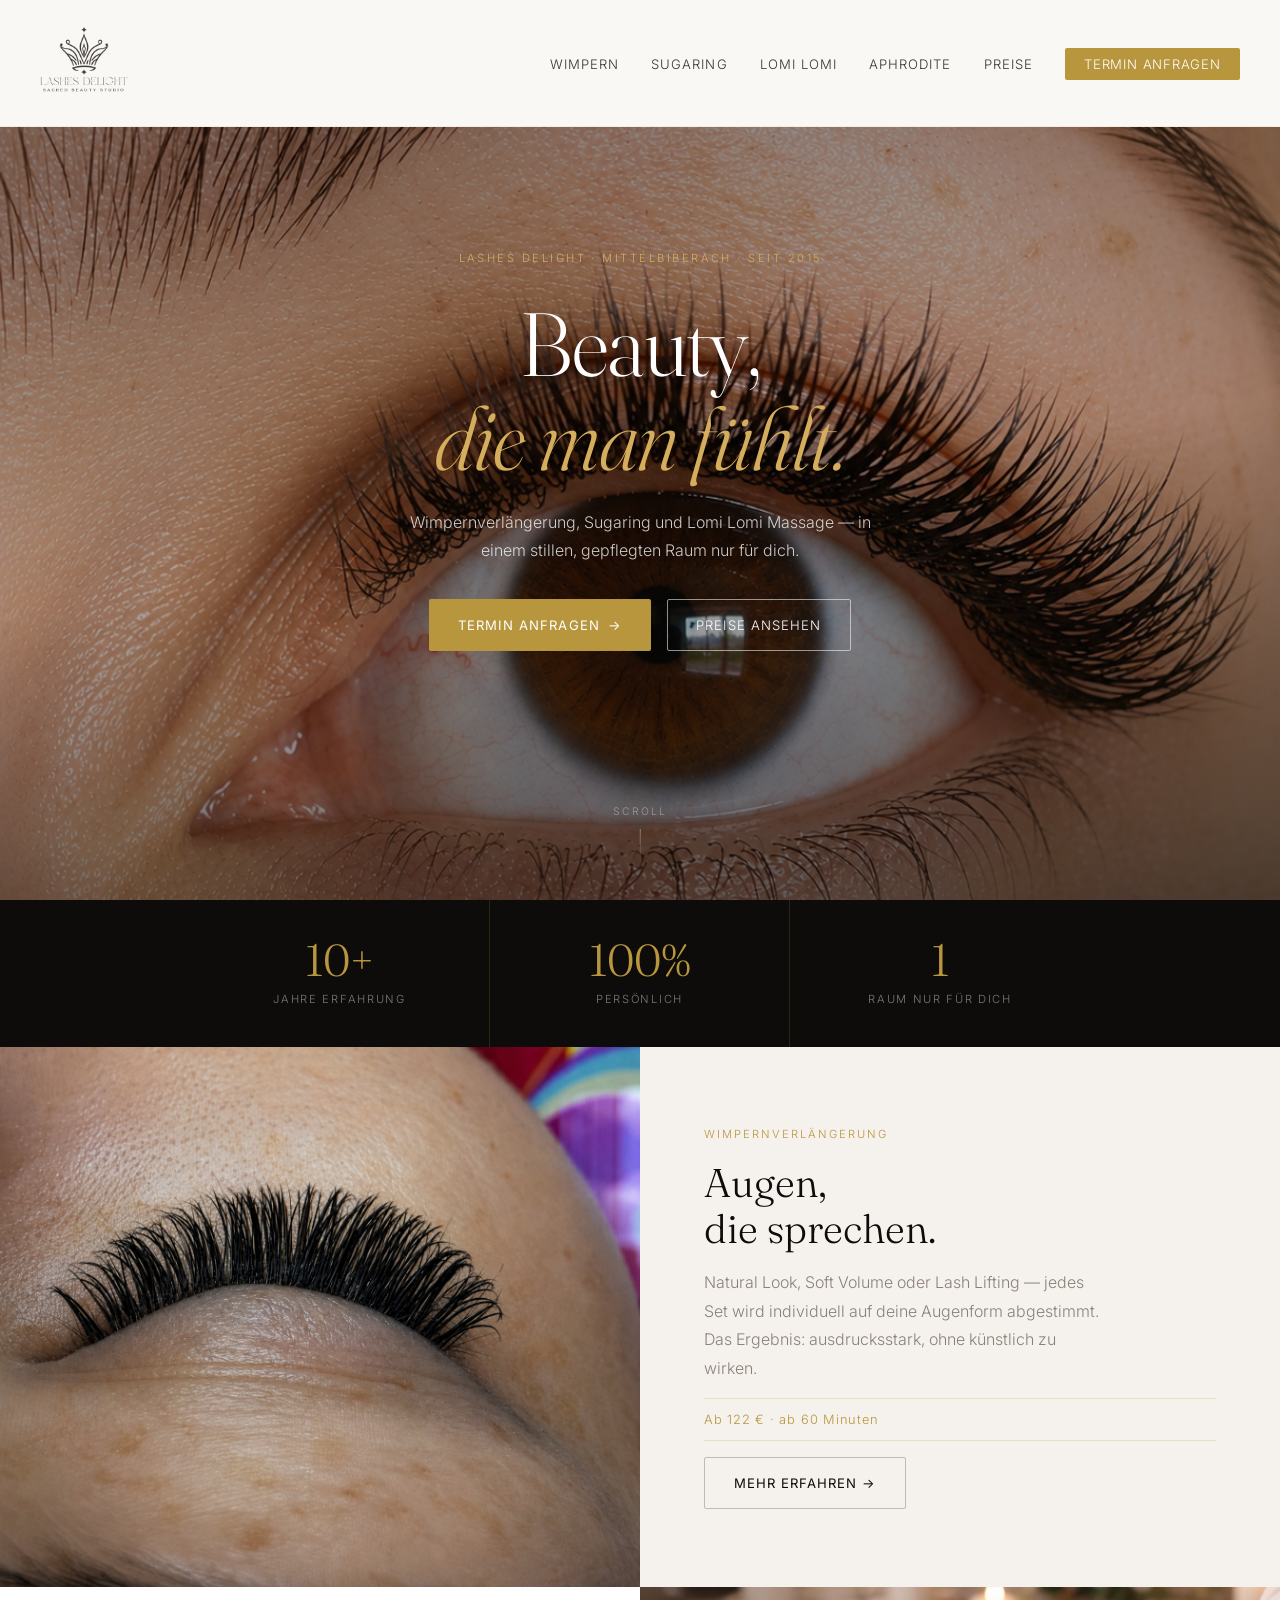
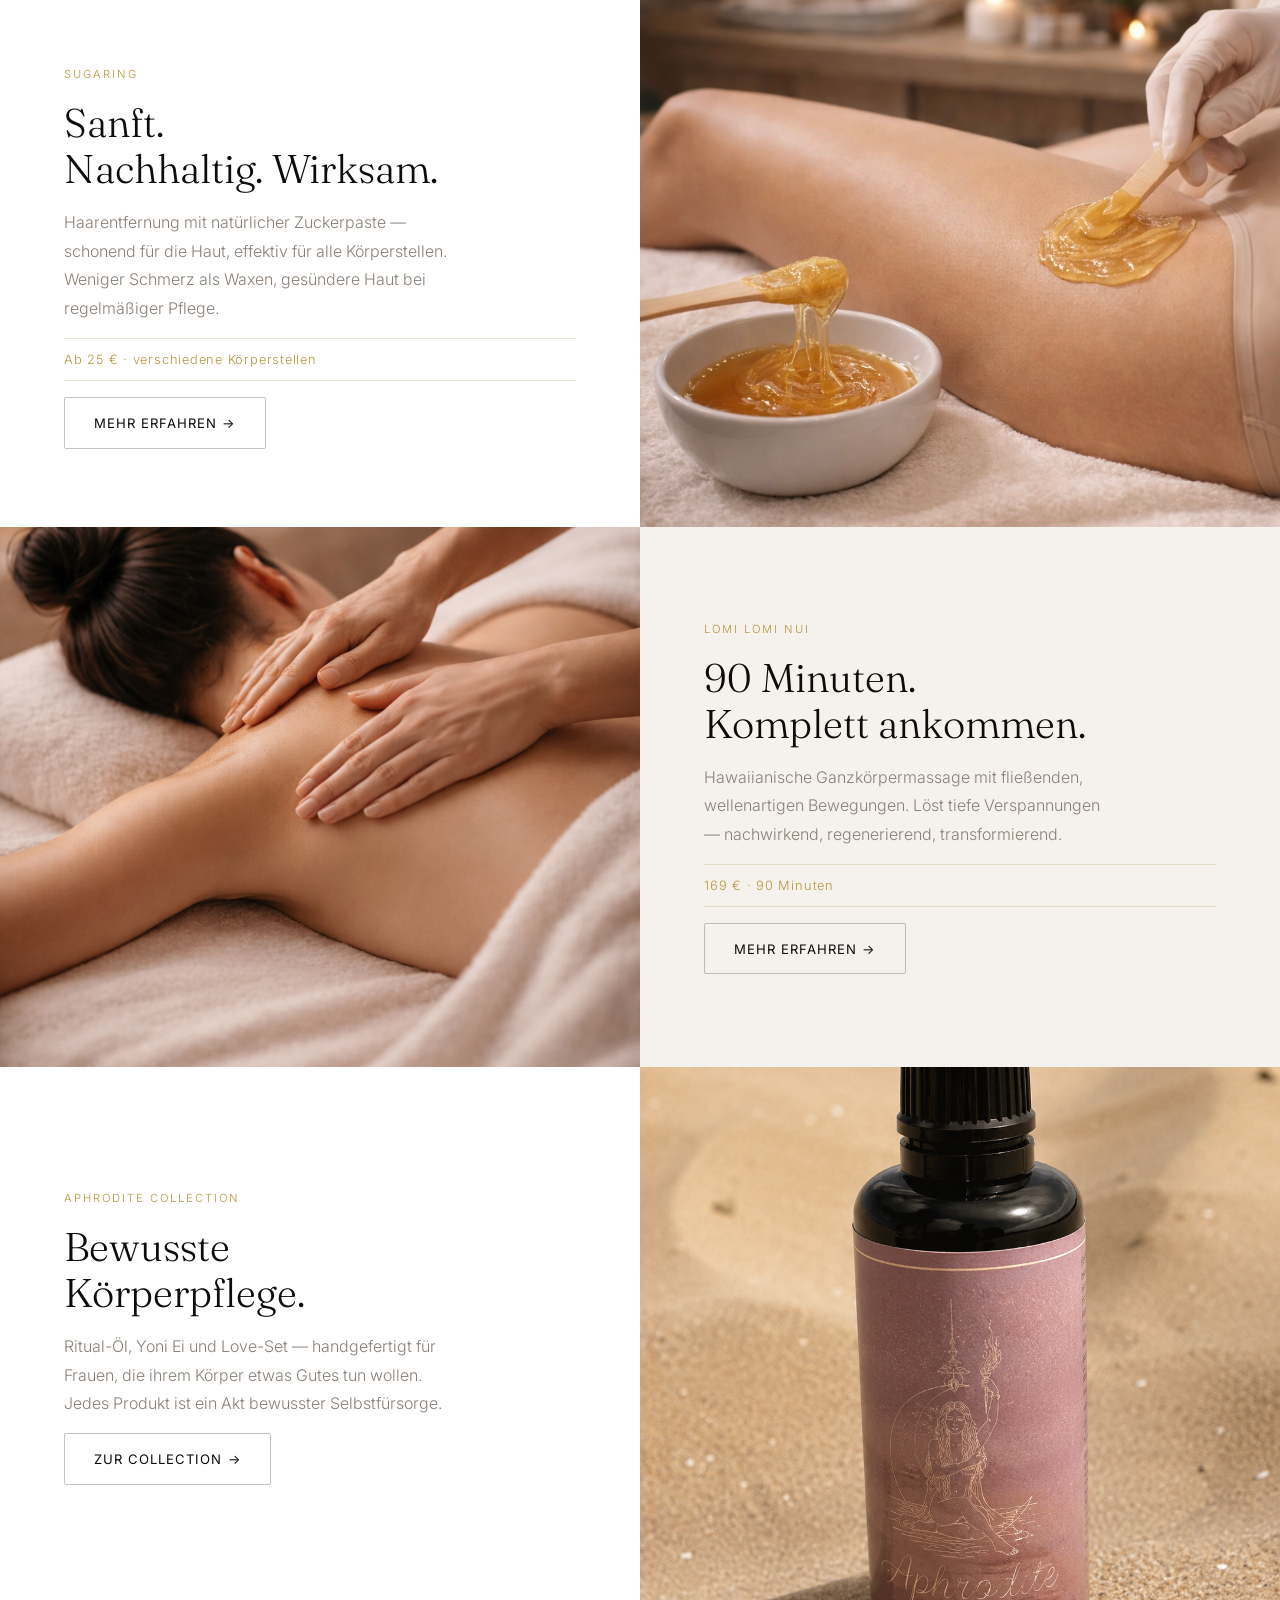
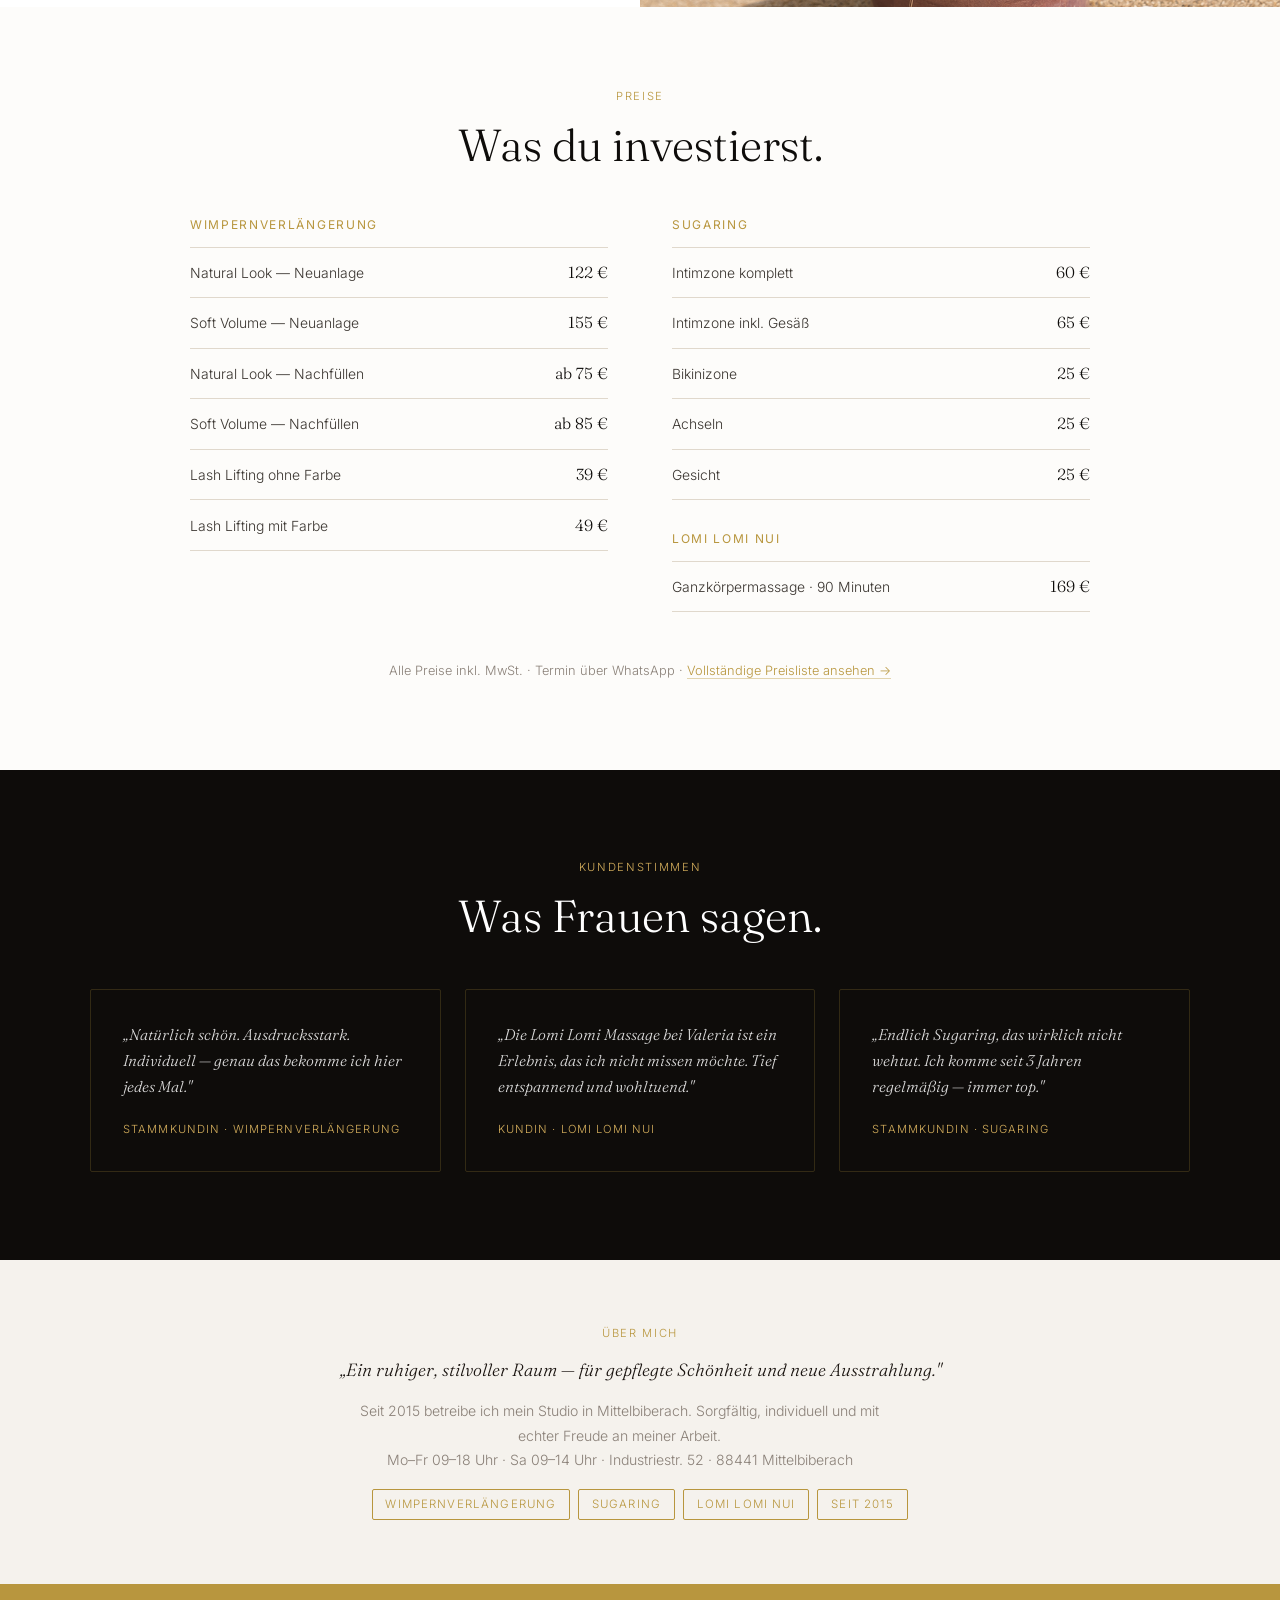
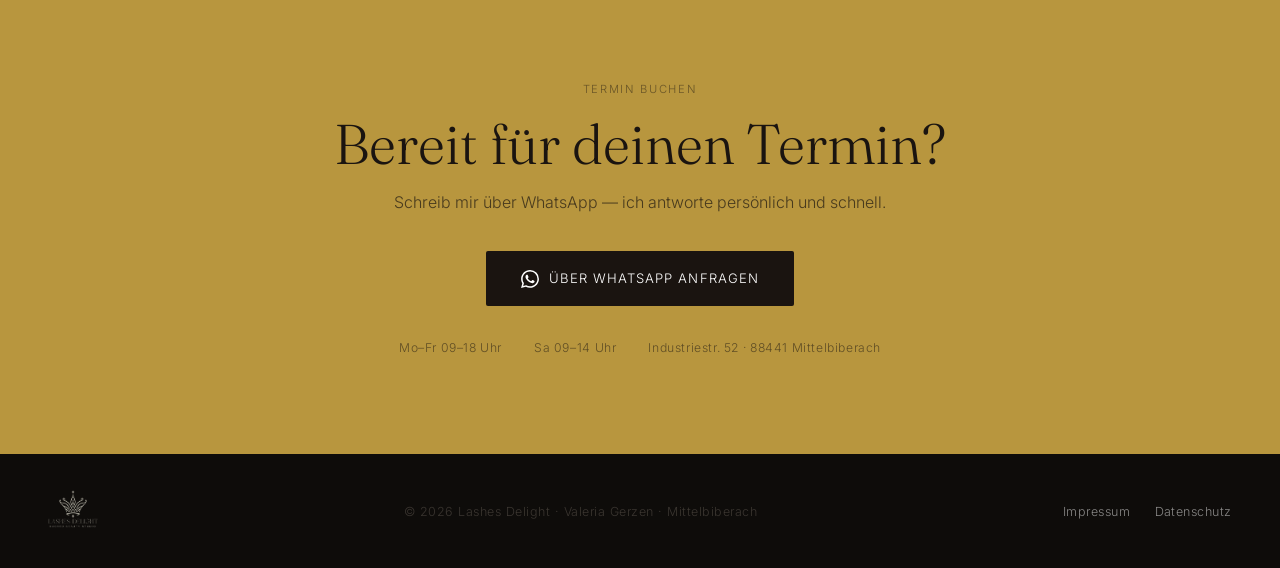
==== commit b46c1e79: "Logo mit transparentem Hintergrund auf allen Seiten eingebunden Co-Authored-By: Claude Sonnet 4.6 <n" ====
--- a/index.html
+++ b/index.html
@@ -389,7 +389,7 @@
 
 <!-- NAV -->
 <nav class="site-nav">
-  <a href="index.html" class="logo"><img src="images/logo-ld.png" alt="Lashes Delight" class="nav-logo"></a>
+  <a href="index.html" class="logo"><img src="images/logo-transparent.png" alt="Lashes Delight" class="nav-logo"></a>
   <ul class="nav-links">
     <li><a href="wimpern.html">Wimpern</a></li>
     <li><a href="sugaring.html">Sugaring</a></li>
@@ -574,7 +574,7 @@
 </section>
 
 <footer class="site-footer">
-  <img src="images/logo-ld.png" alt="Lashes Delight" class="footer-logo">
+  <img src="images/logo-transparent.png" alt="Lashes Delight" class="footer-logo">
   <p>© 2026 Lashes Delight · Valeria Gerzen · Mittelbiberach</p>
   <nav class="footer-nav">
     <a href="impressum.html">Impressum</a>
--- a/styles.css
+++ b/styles.css
@@ -46,11 +46,11 @@
   position:fixed;top:0;left:0;right:0;z-index:100;
   display:flex;align-items:center;justify-content:space-between;
   padding:1.2rem 2.5rem;
-  background:rgba(250,248,245,0.92);
+  background:#faf8f5;
   backdrop-filter:blur(12px);
   border-bottom:1px solid rgba(201,169,110,0.15);
 }
-.nav-logo{height:88px;width:auto;display:block;transition:opacity .2s;mix-blend-mode:multiply}
+.nav-logo{height:88px;width:auto;display:block;transition:opacity .2s}
 .nav-logo:hover{opacity:0.75}
 .nav-links{list-style:none;display:flex;align-items:center;gap:2rem}
 .nav-links a{
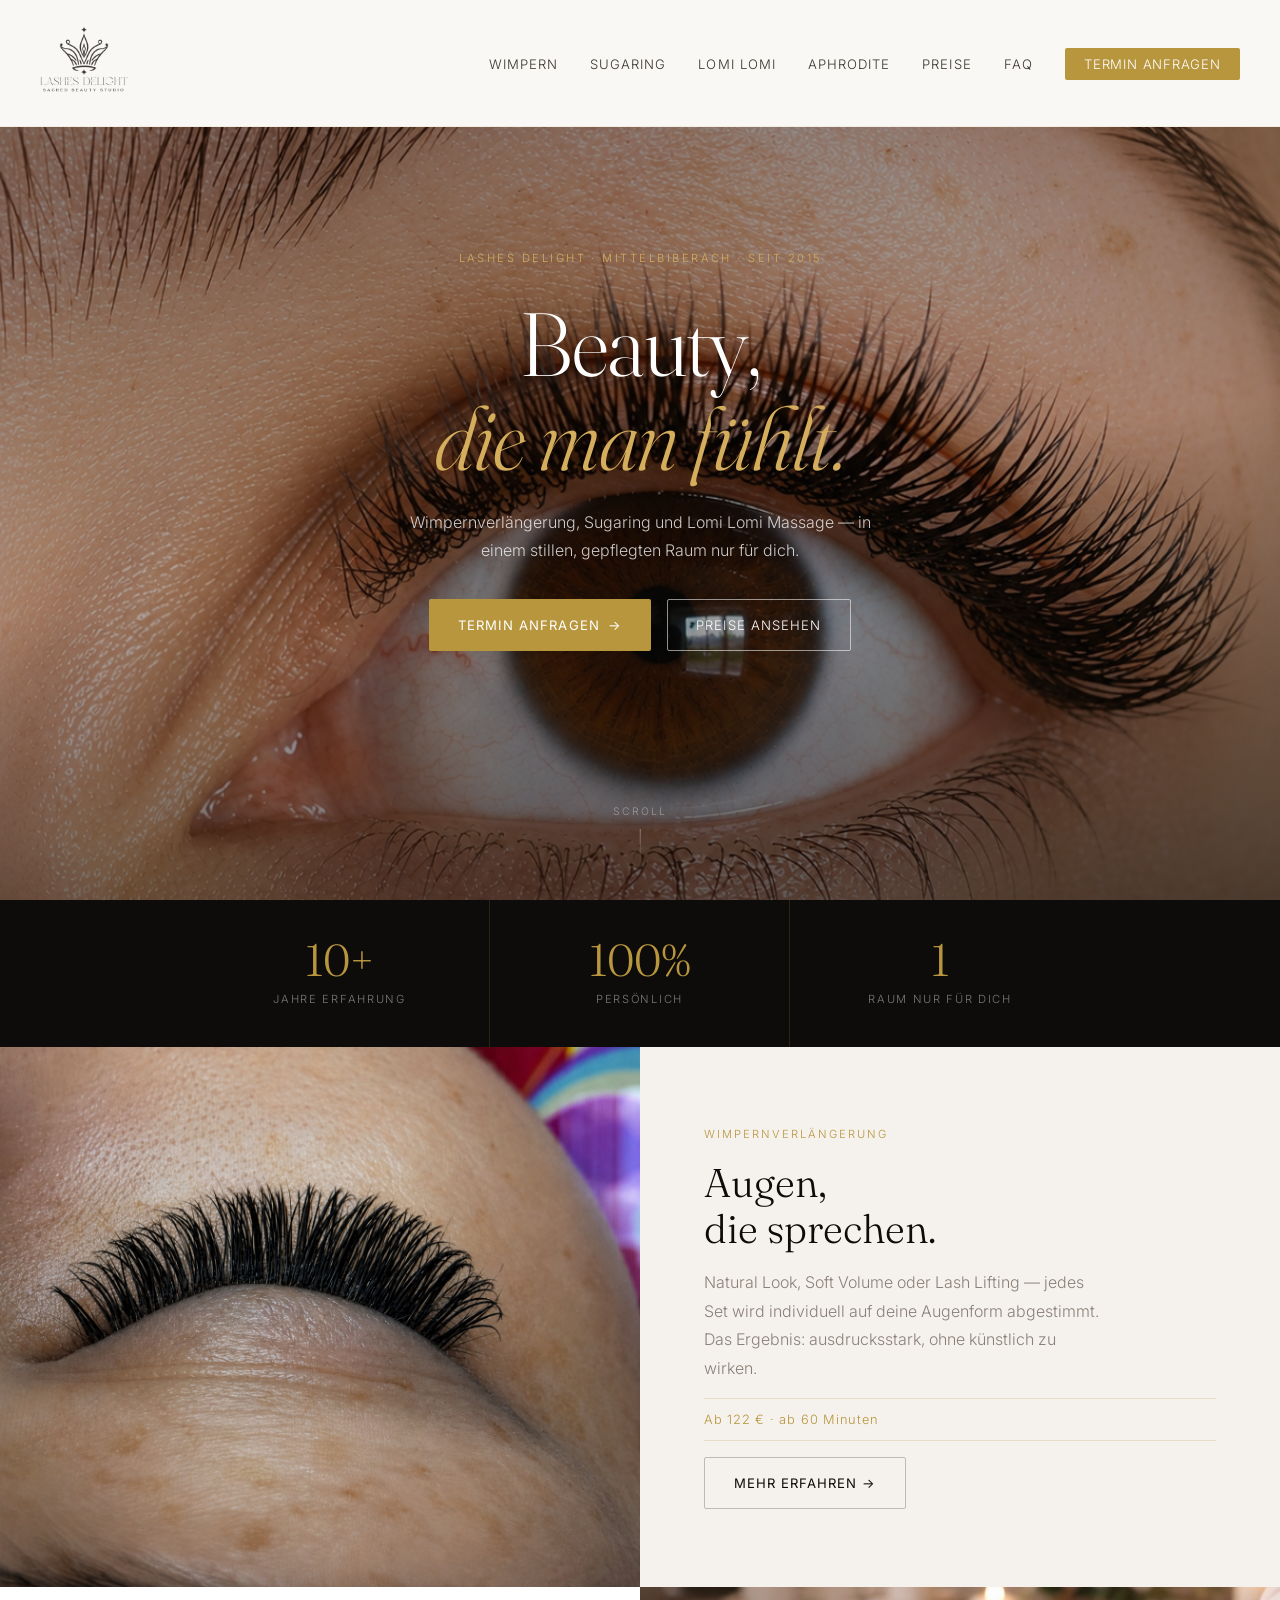
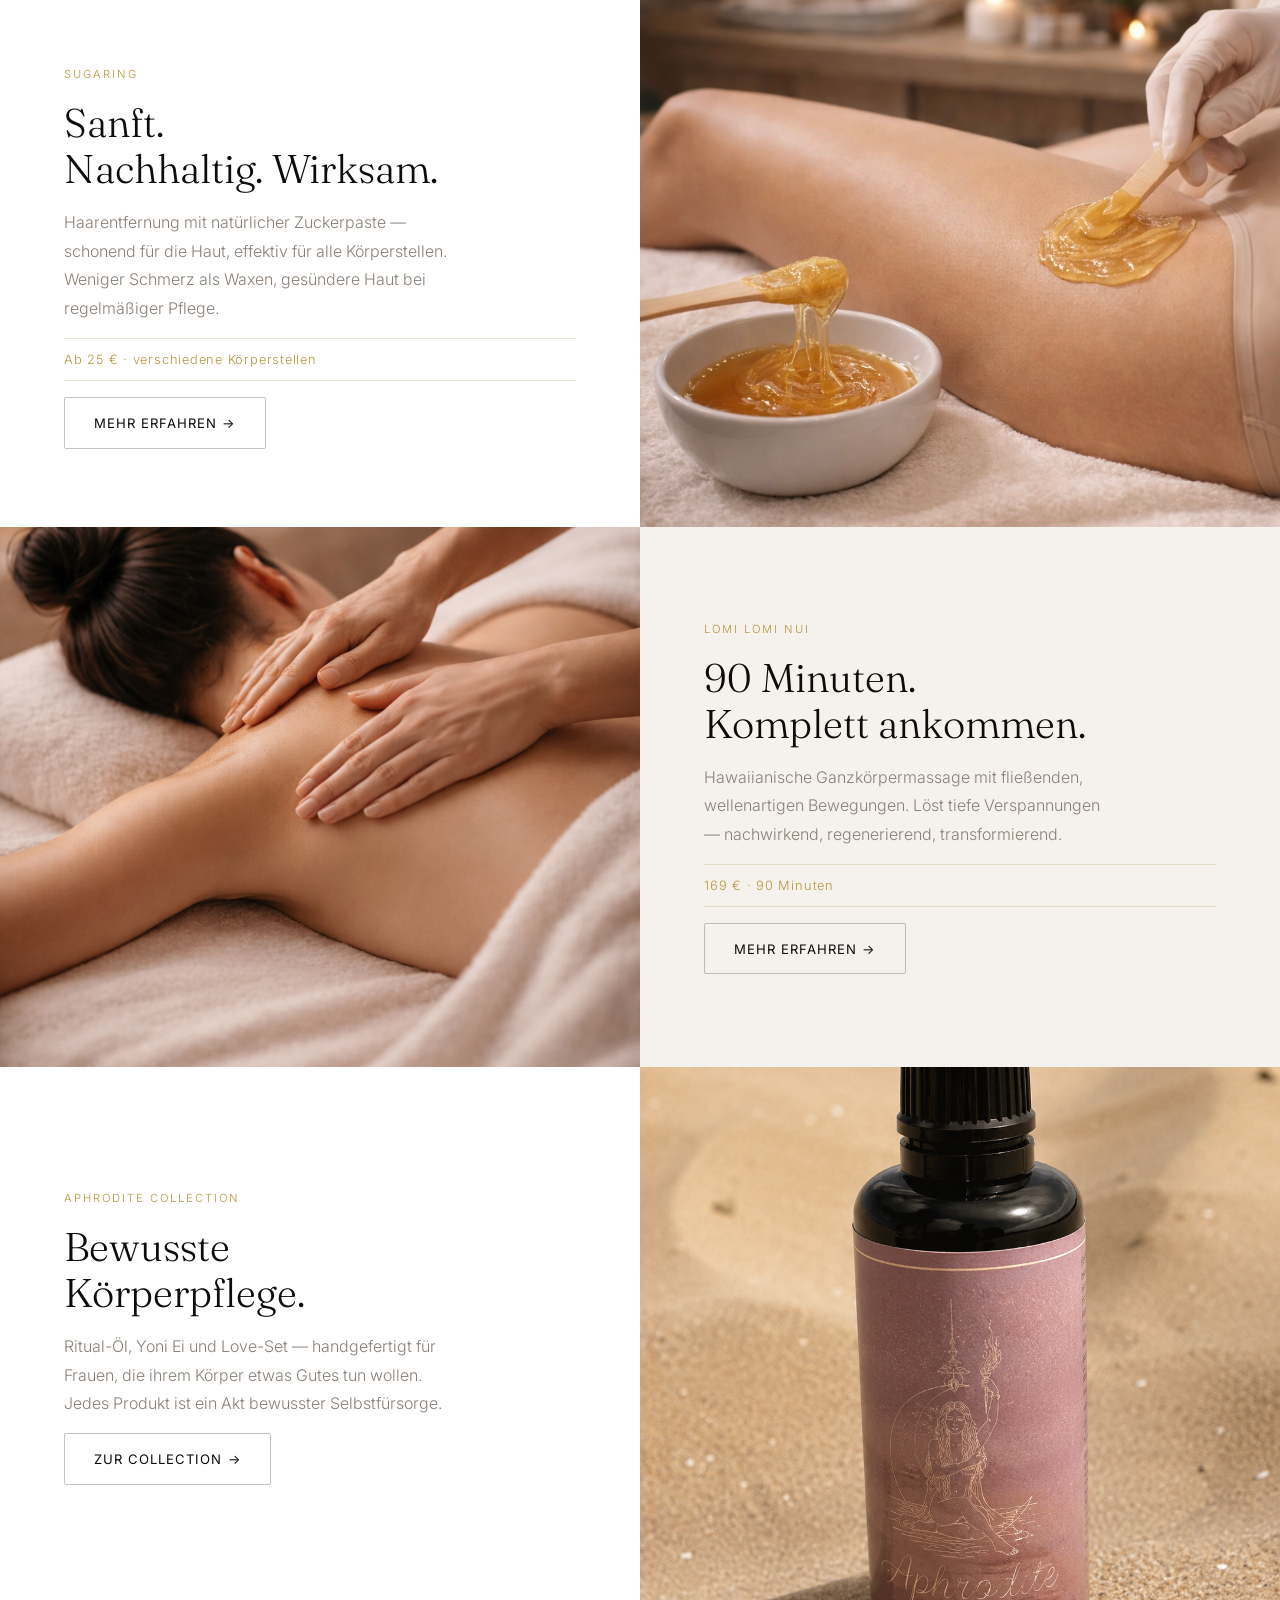
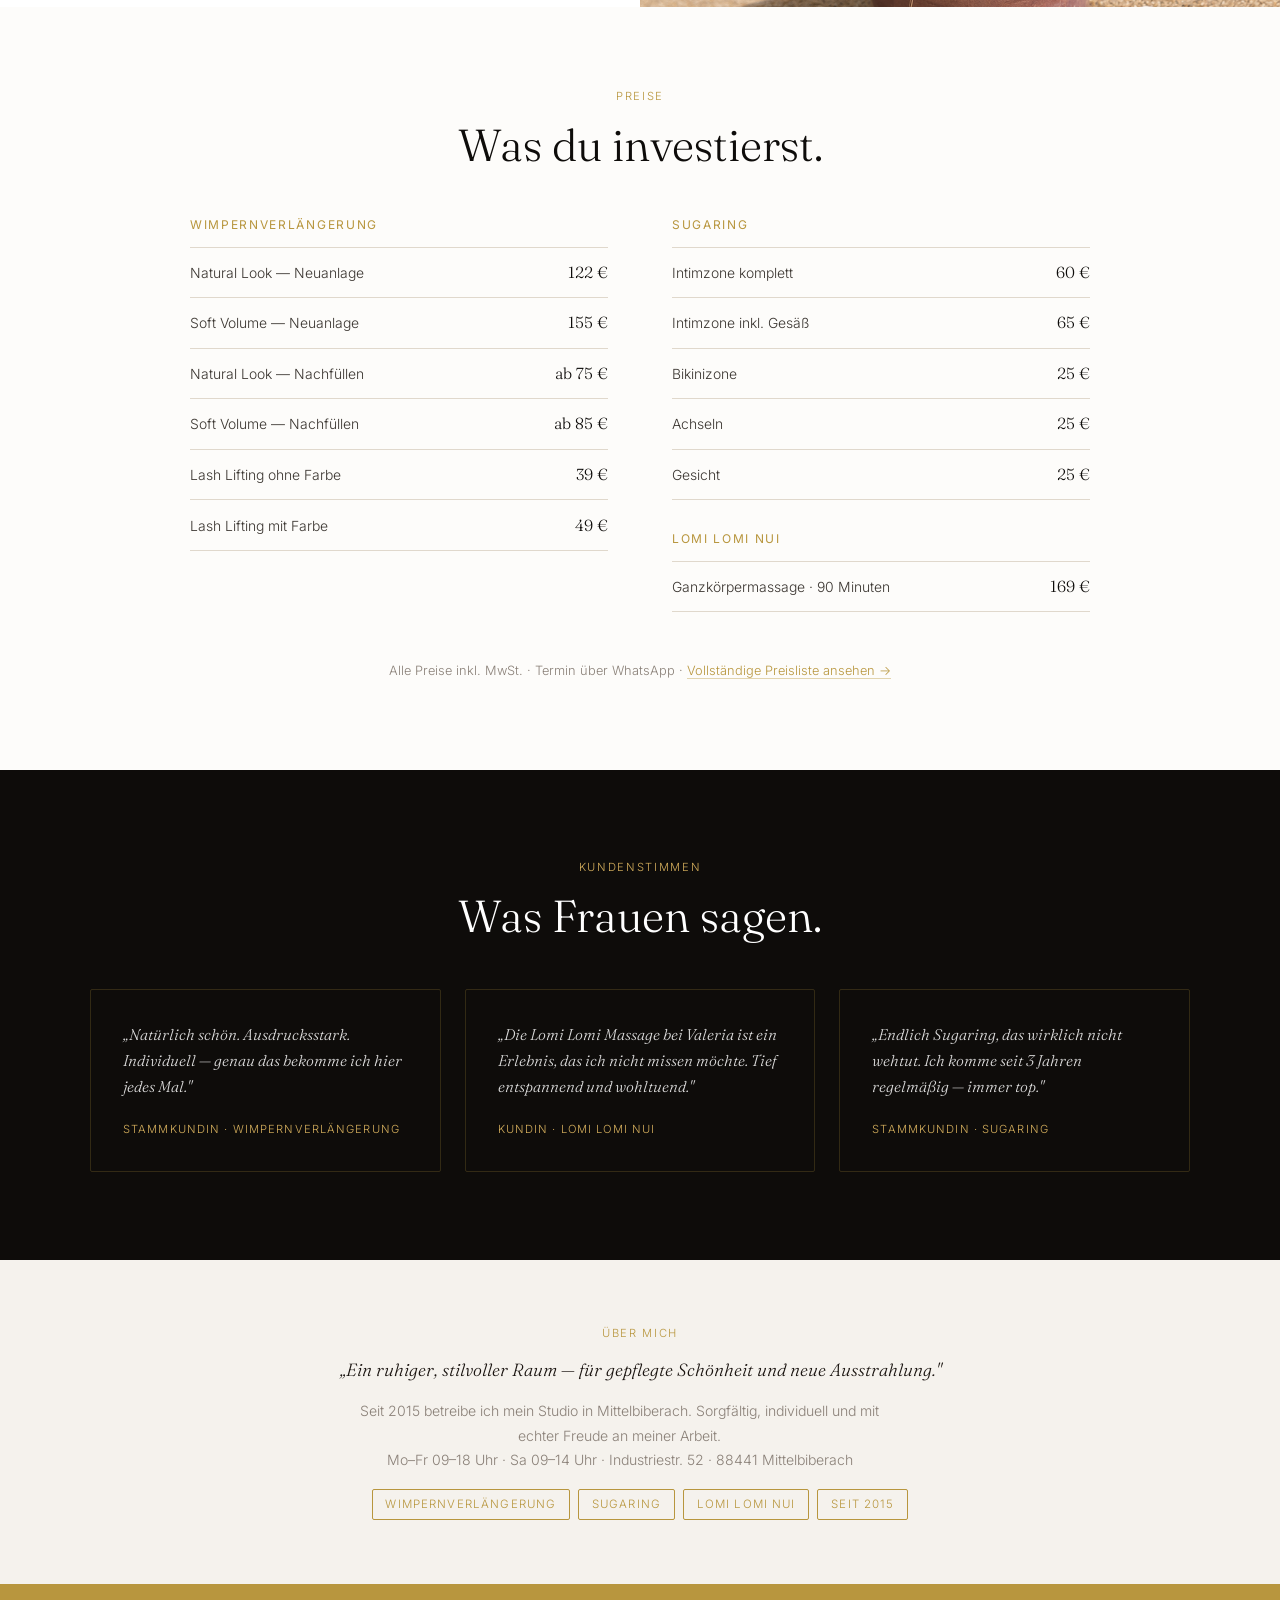
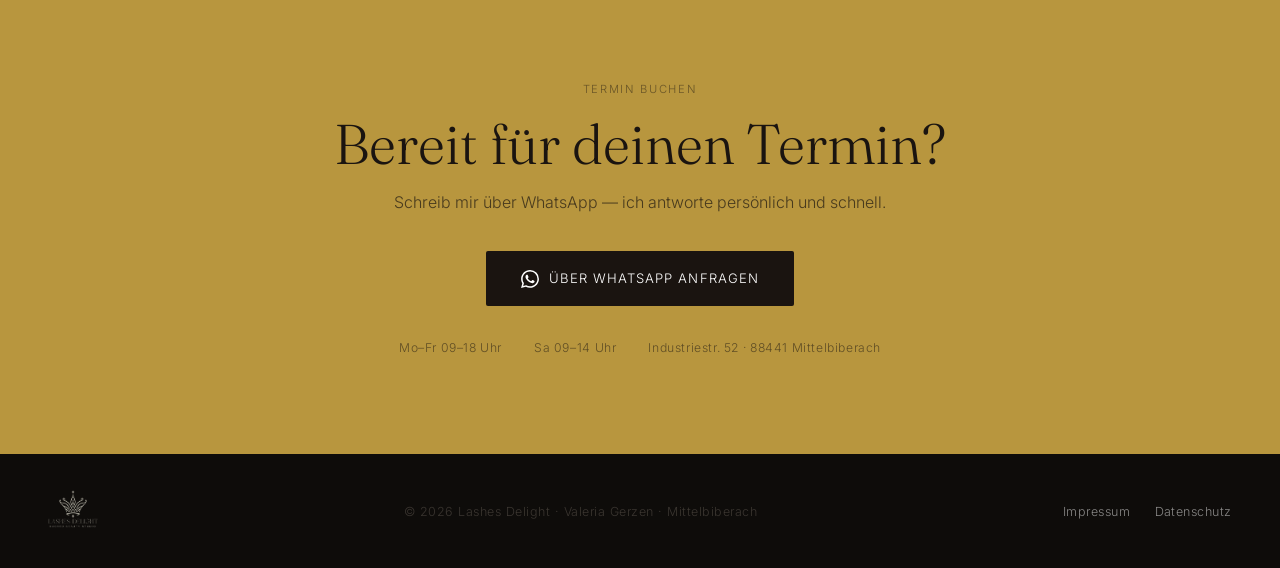
==== commit a32c172f: "SEO: OG-Tags, Schema-Markup, FAQ-Seite und Sitemap - Alle Seiten: OG-Tags vervollständigt (og:image," ====
--- a/index.html
+++ b/index.html
@@ -11,6 +11,8 @@
   <meta property="og:description" content="Professionelle Wimpernverlängerung, Sugaring und Lomi Lomi Massage in Mittelbiberach. Seit 2015." />
   <meta property="og:url" content="https://www.lashes-delight.de/" />
   <meta property="og:type" content="website" />
+  <meta property="og:image" content="https://www.lashes-delight.de/images/hero-new.png" />
+  <meta property="og:locale" content="de_DE" />
   <script type="application/ld+json">
   {
     "@context": "https://schema.org",
@@ -396,6 +398,7 @@
     <li><a href="lomi-lomi.html">Lomi Lomi</a></li>
     <li><a href="aphrodite.html">Aphrodite</a></li>
     <li><a href="preise.html">Preise</a></li>
+    <li><a href="faq.html">FAQ</a></li>
     <li><a href="#kontakt" class="nav-cta">Termin anfragen</a></li>
   </ul>
 </nav>
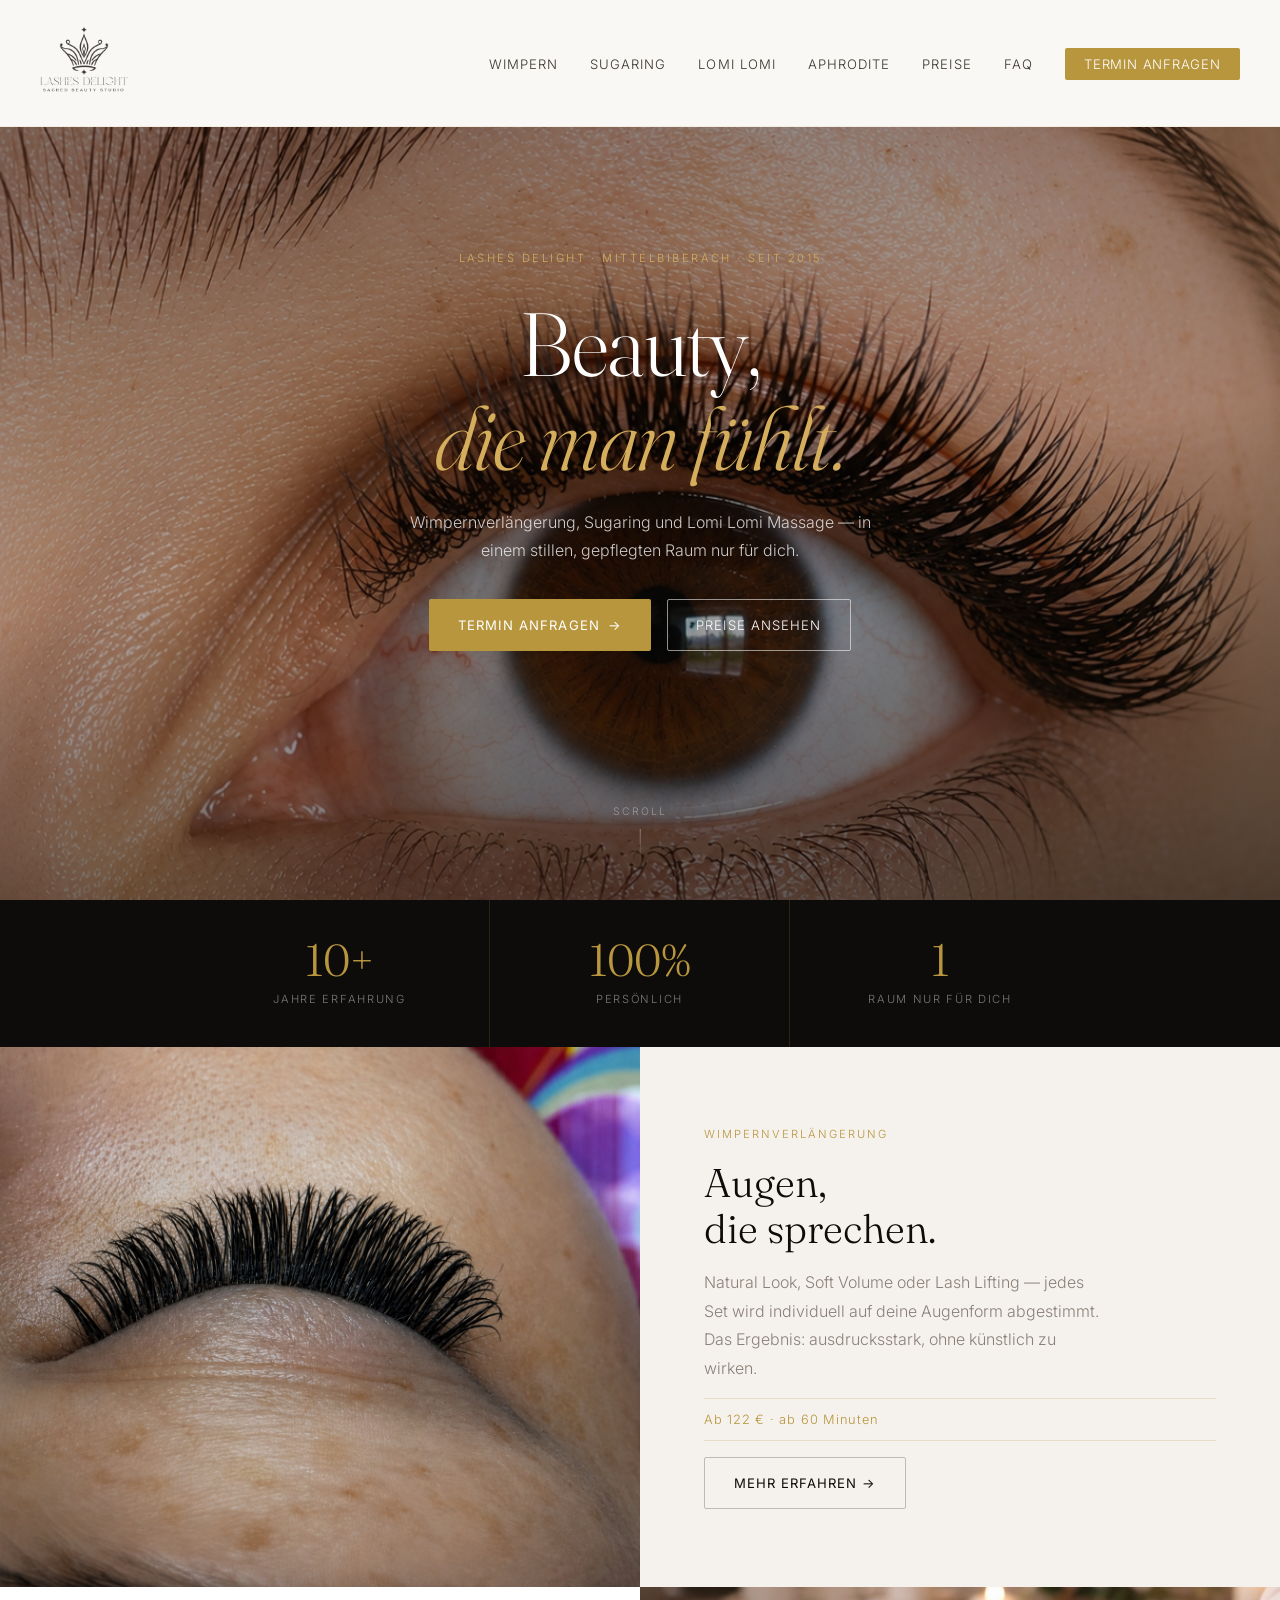
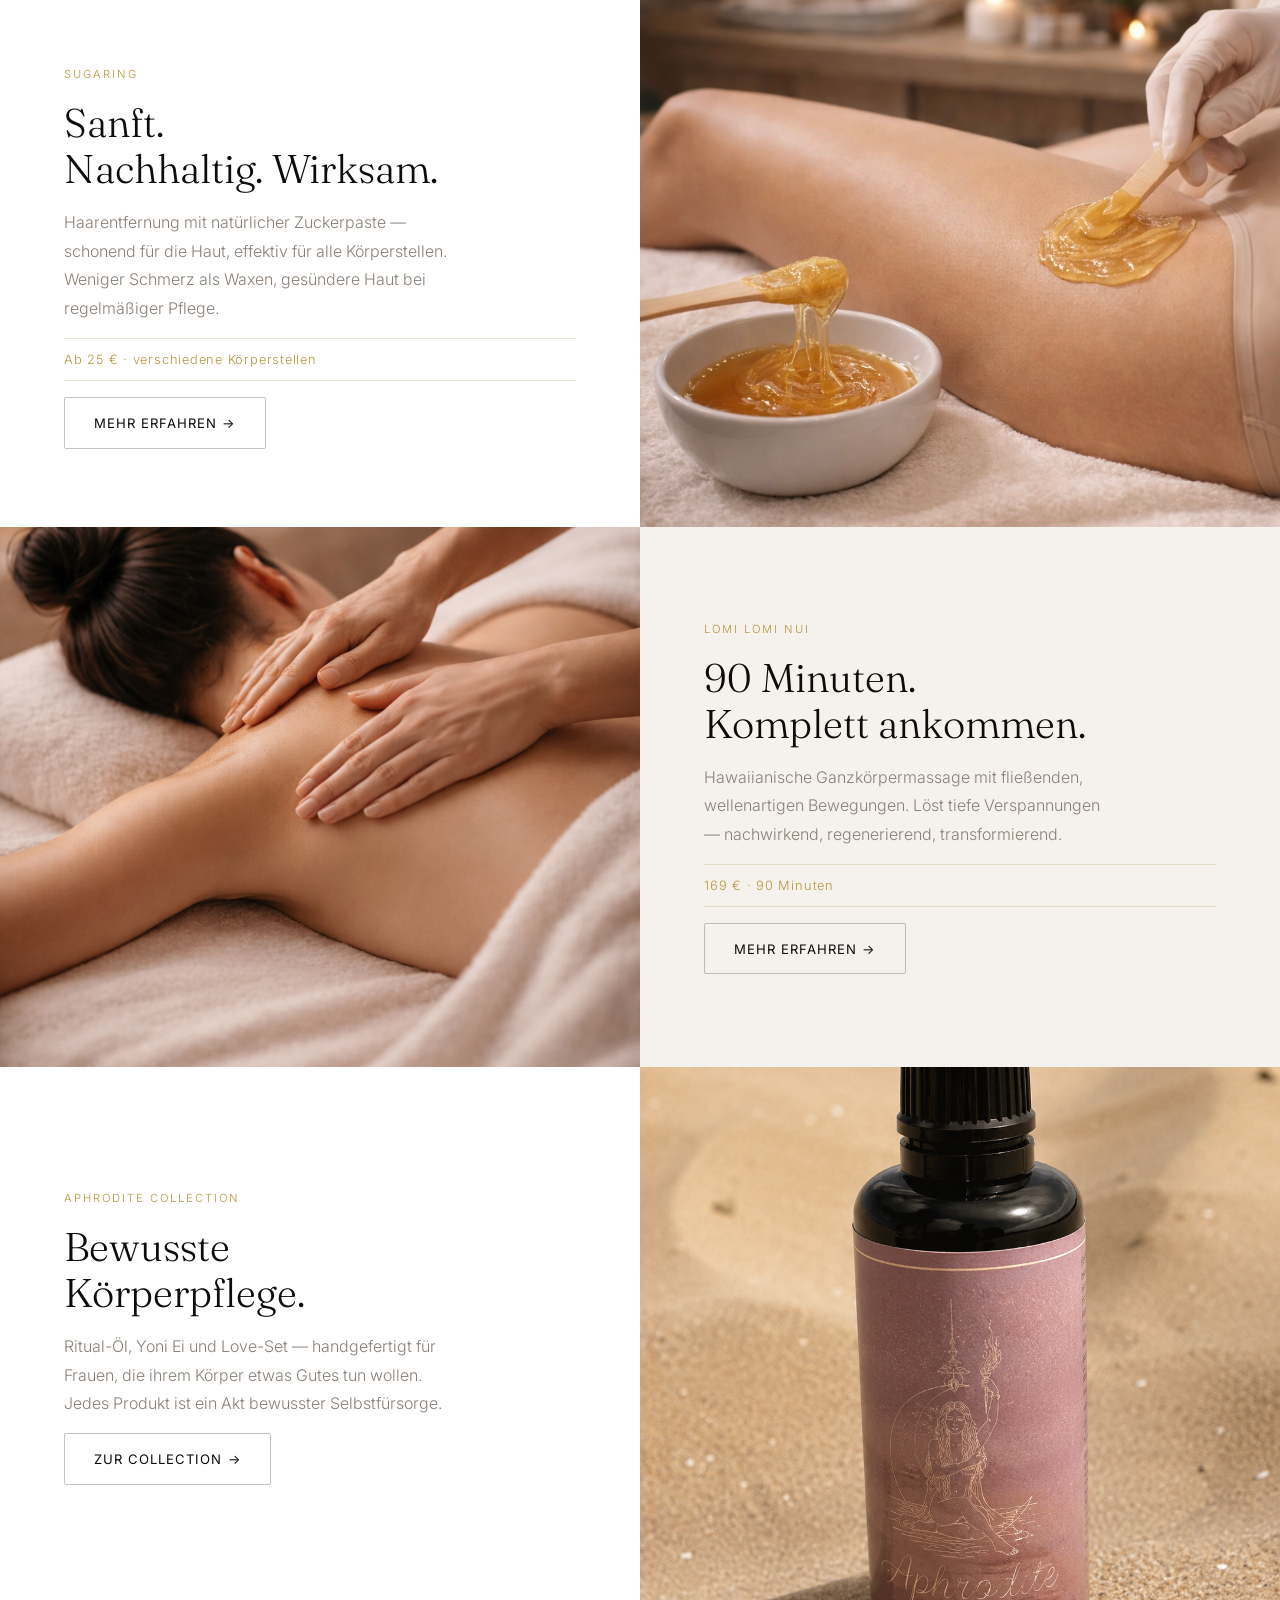
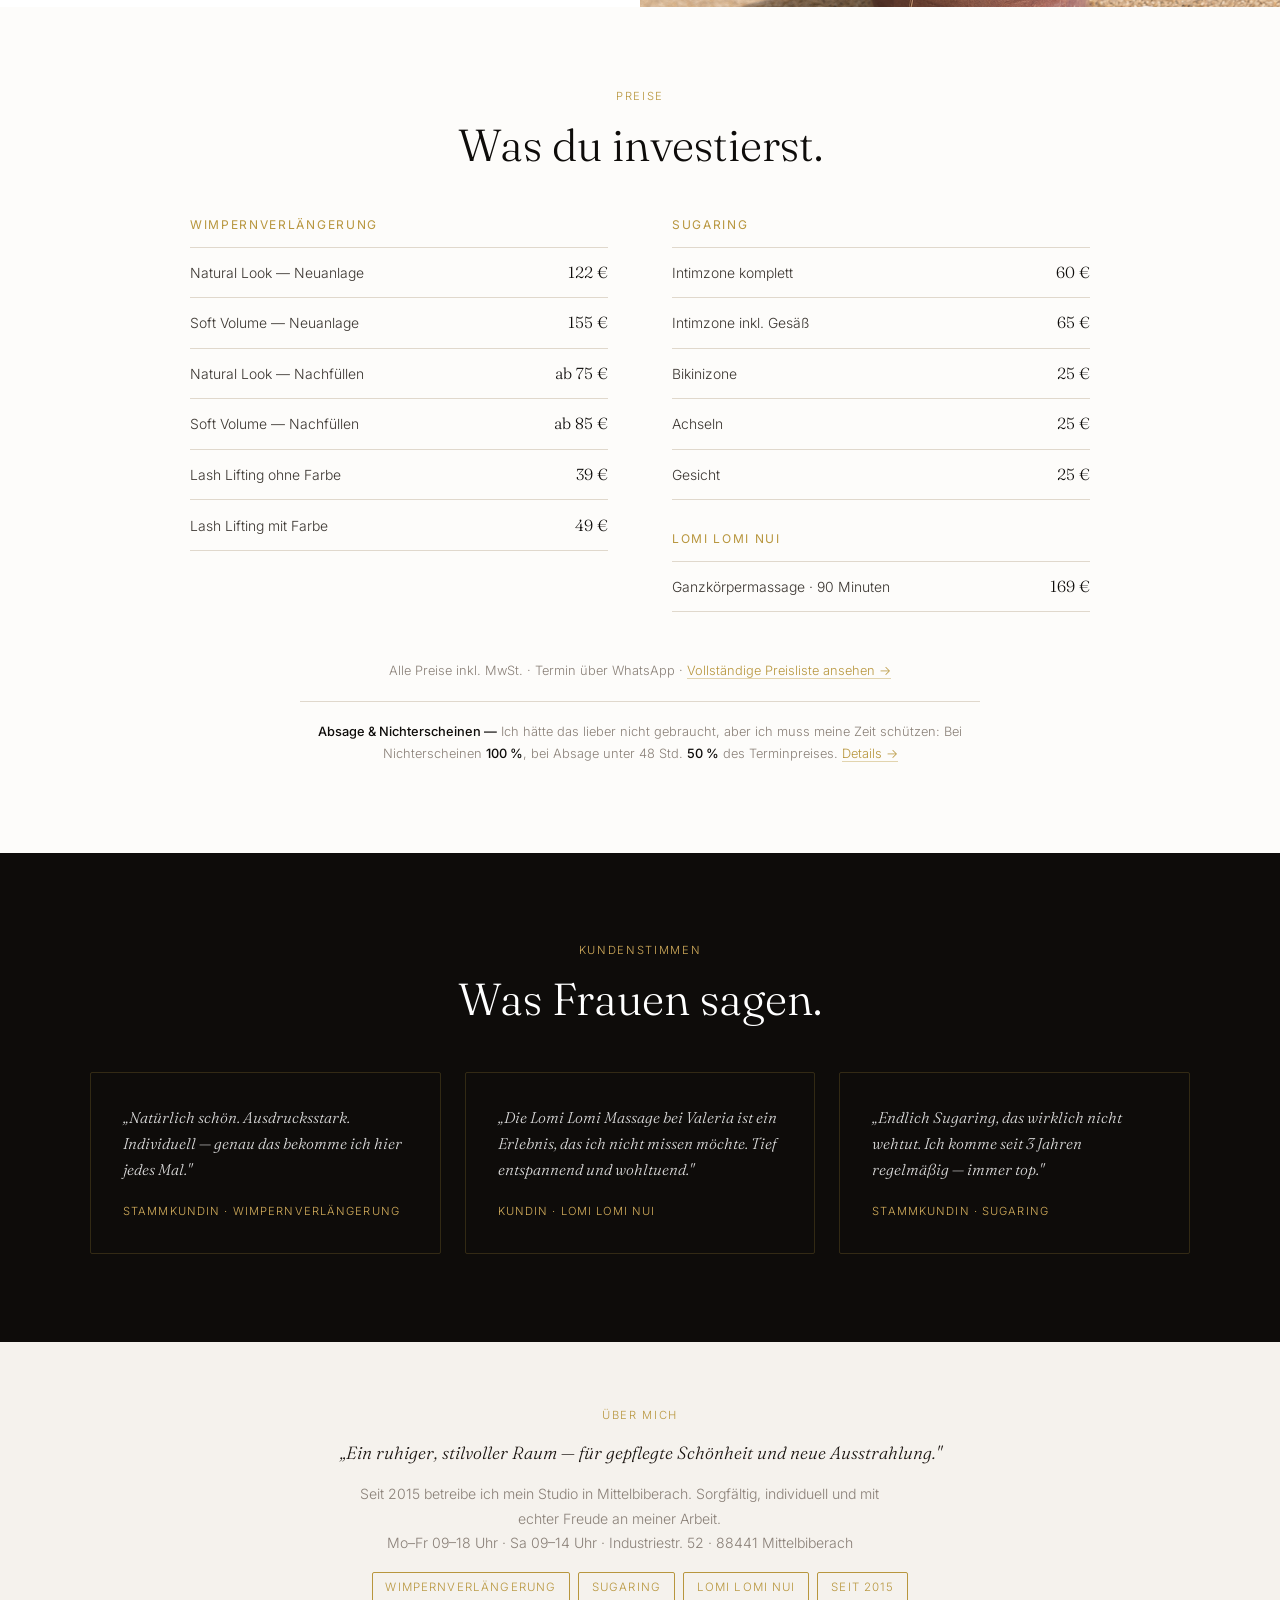
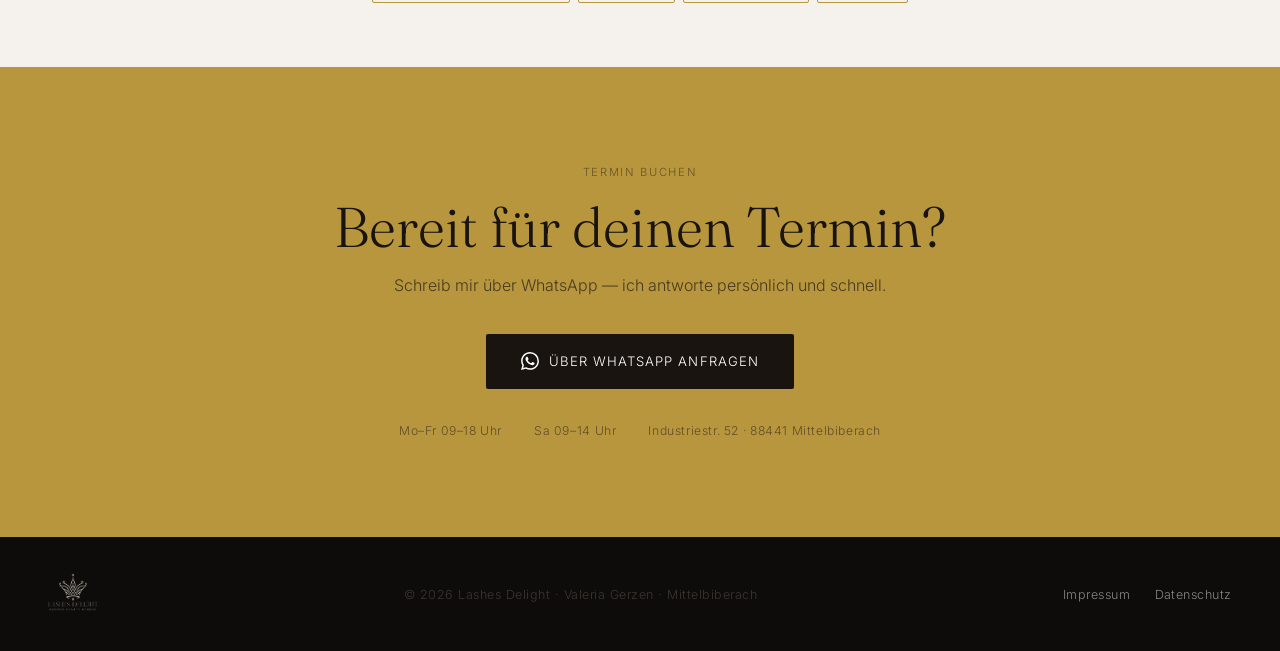
==== commit a5448332: "Stornoregeln auf Startseite und Preisseite hinzugefügt - preise.html: Hinweisbox mit Absage- und Nic" ====
--- a/index.html
+++ b/index.html
@@ -519,6 +519,9 @@
 
   </div>
   <p class="preise-more">Alle Preise inkl. MwSt. · Termin über WhatsApp · <a href="preise.html">Vollständige Preisliste ansehen →</a></p>
+  <p class="preise-more" style="margin-top:1.2rem;padding-top:1.2rem;border-top:1px solid var(--line);max-width:680px;margin-left:auto;margin-right:auto;color:var(--muted)">
+    <strong style="color:var(--ink)">Absage &amp; Nichterscheinen —</strong> Ich hätte das lieber nicht gebraucht, aber ich muss meine Zeit schützen: Bei Nichterscheinen <strong>100 %</strong>, bei Absage unter 48 Std. <strong>50 %</strong> des Terminpreises. <a href="preise.html" style="color:var(--gold);text-decoration:none;border-bottom:1px solid rgba(184,150,62,0.4)">Details →</a>
+  </p>
 </section>
 
 <!-- TESTIMONIALS DARK -->
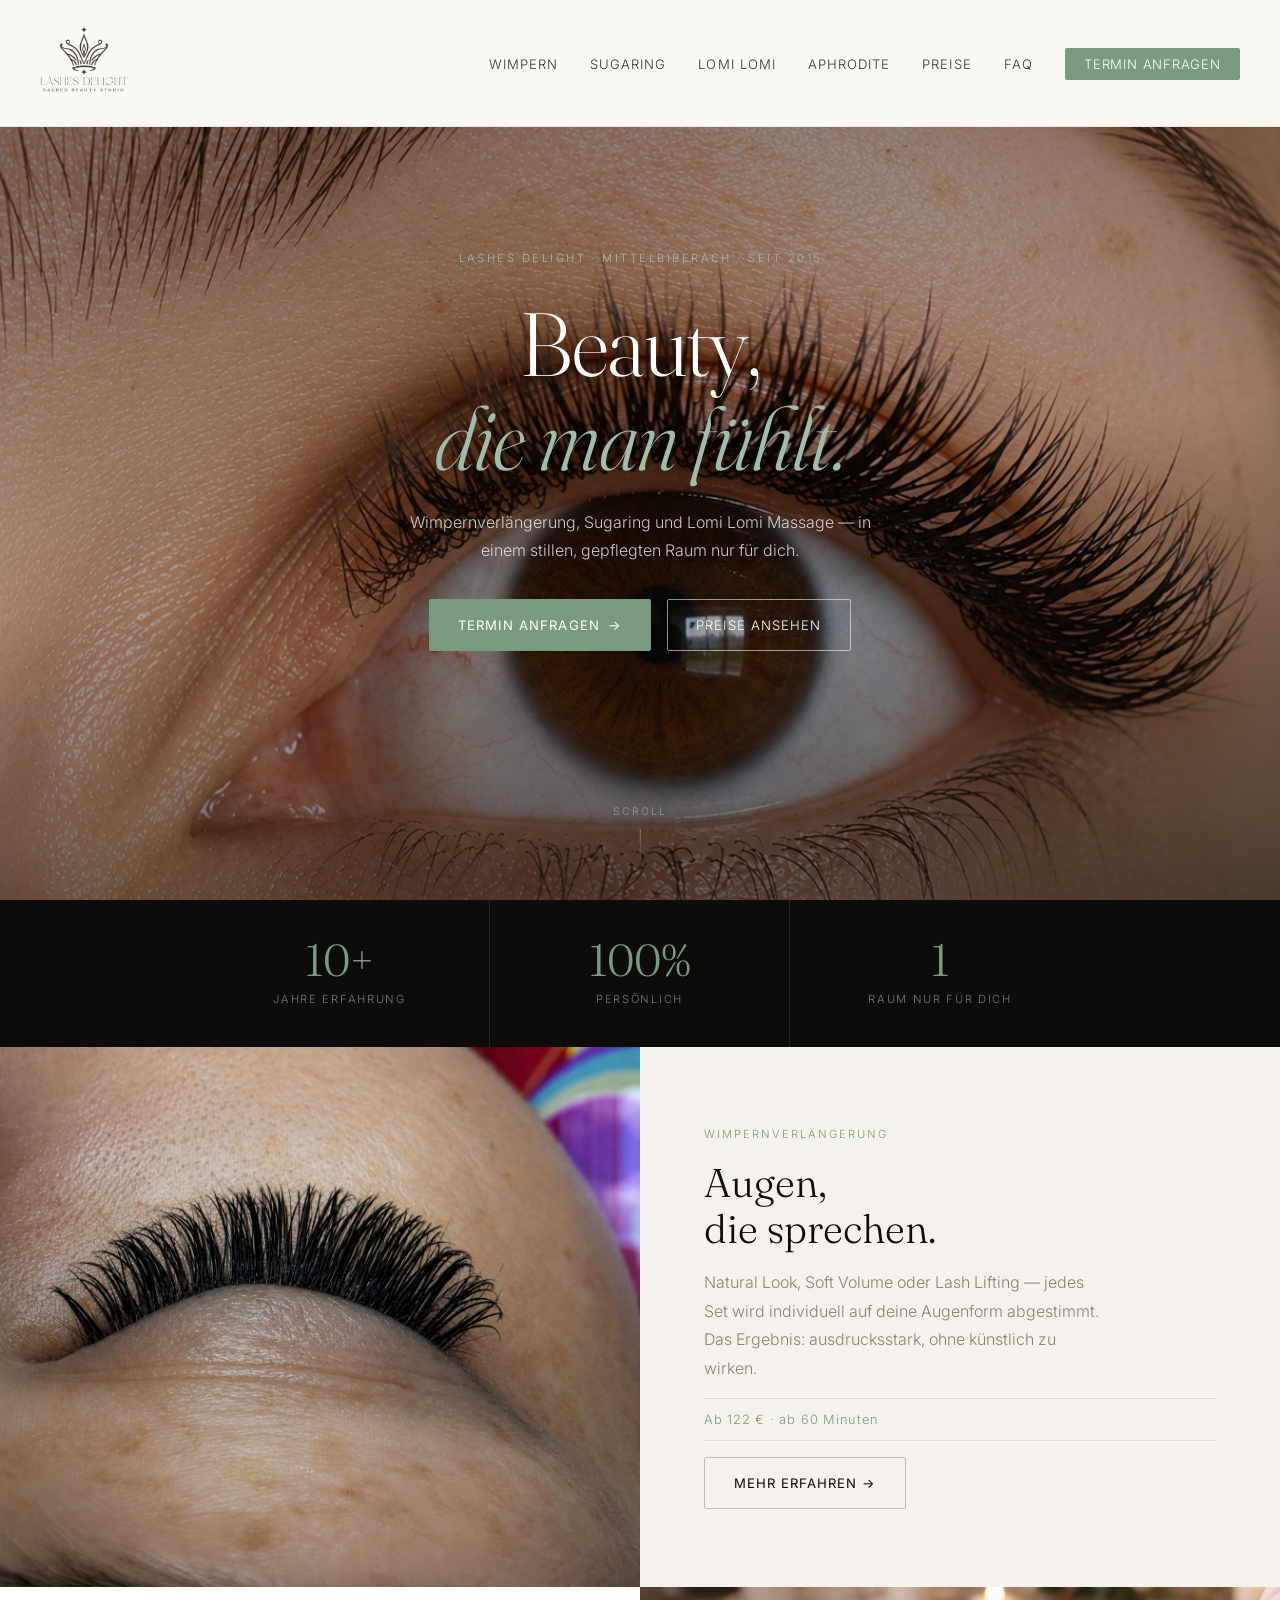
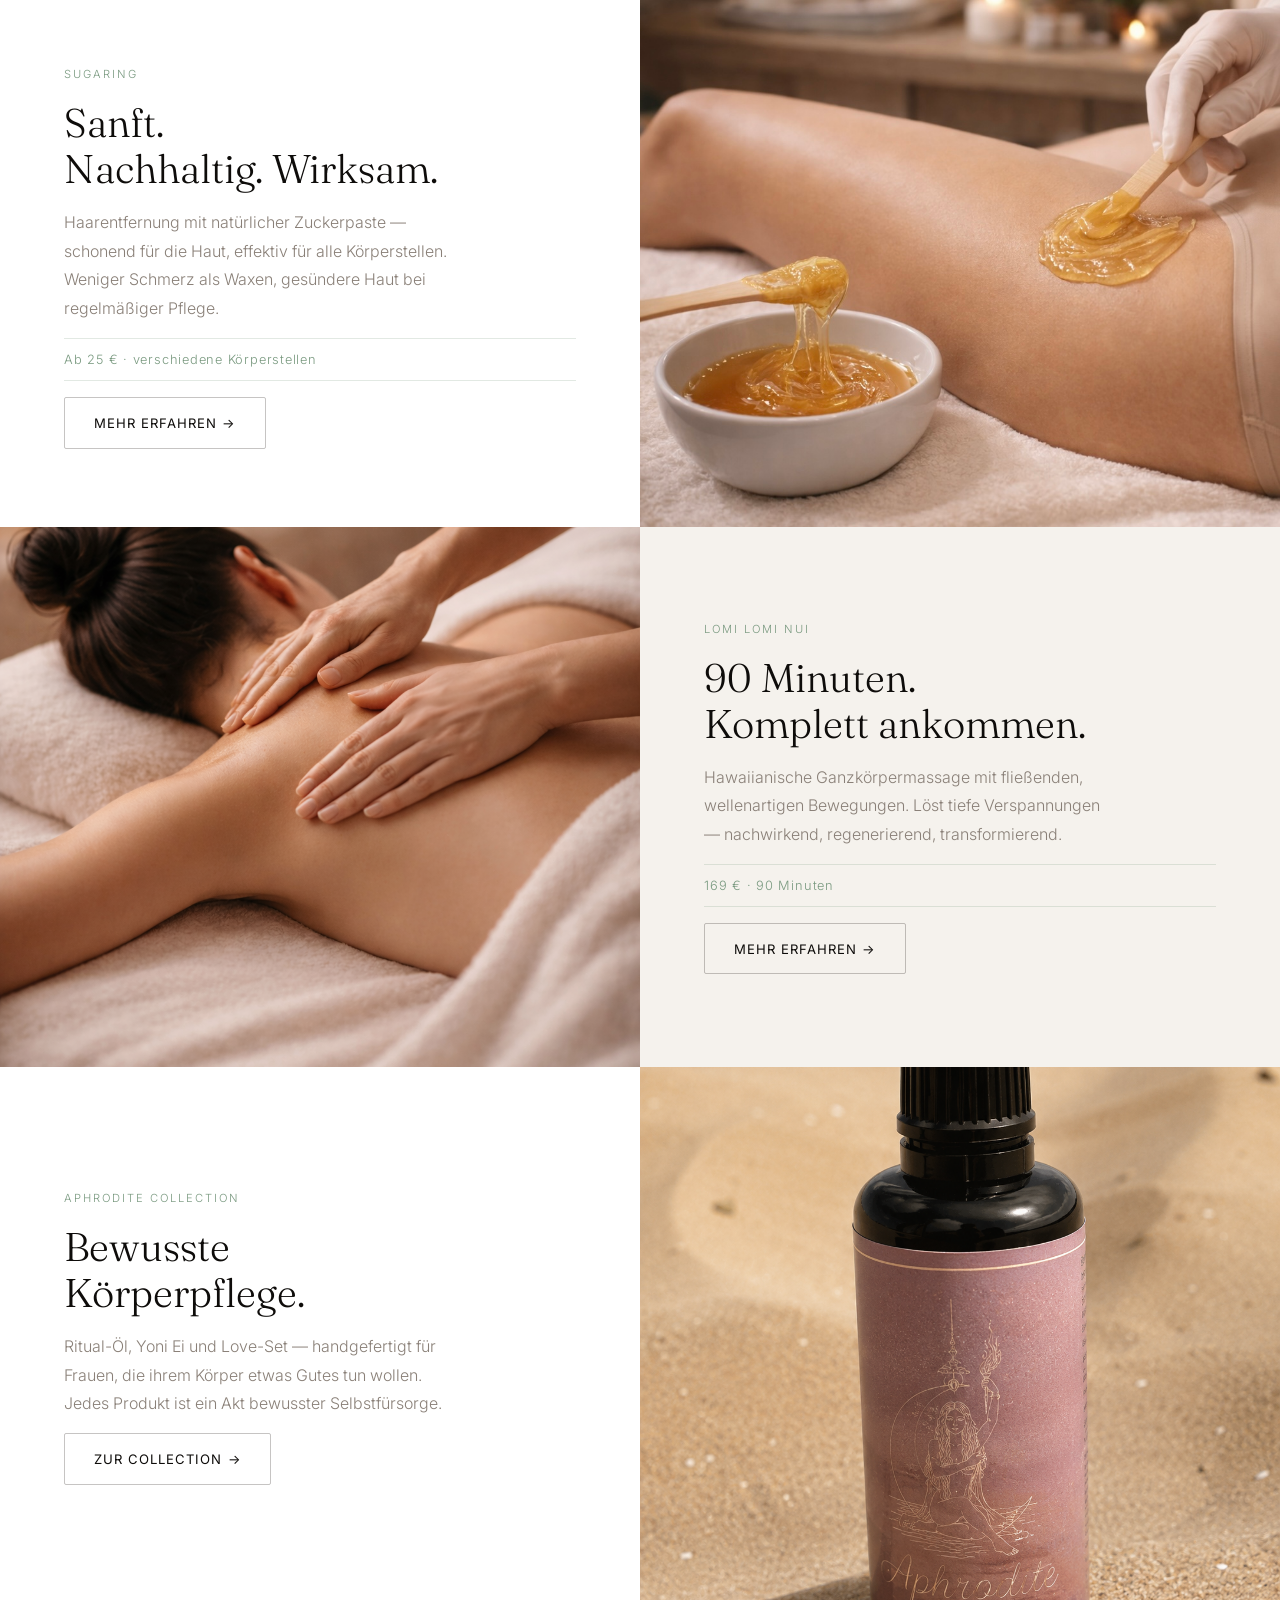
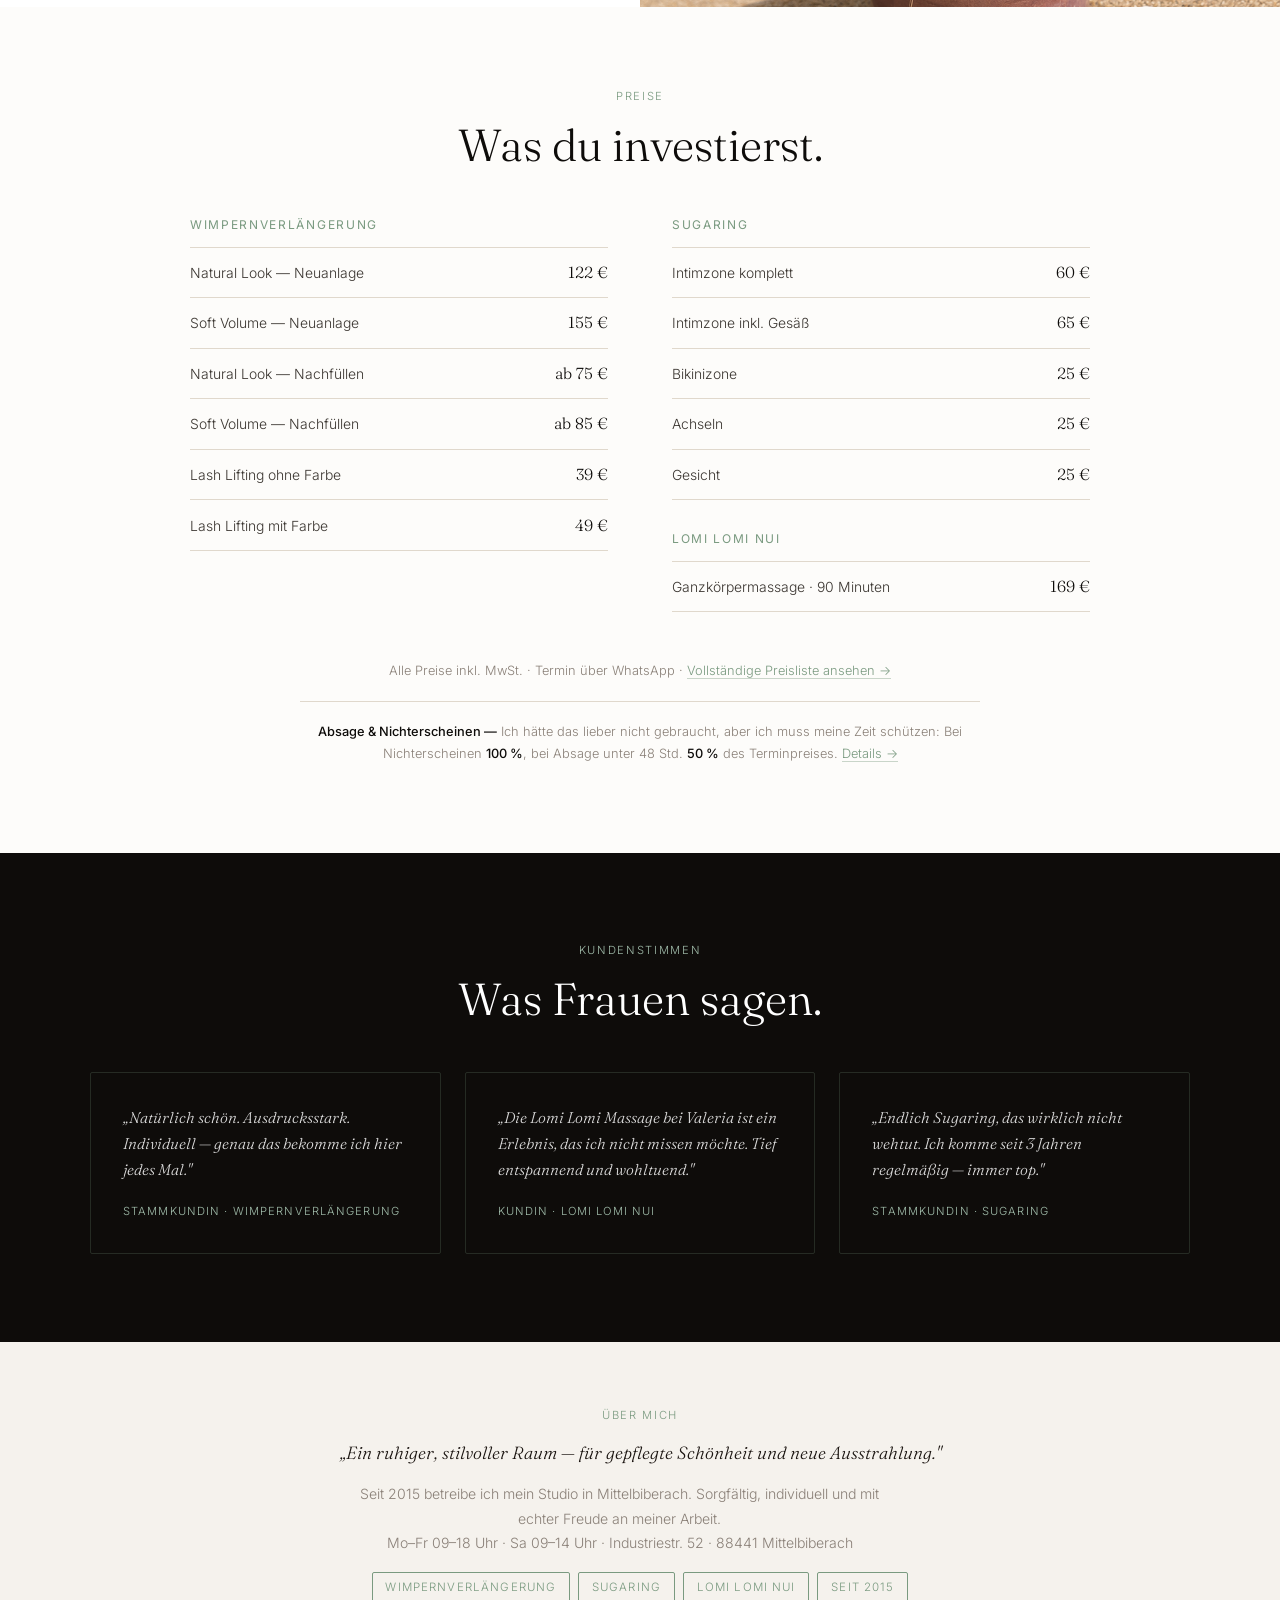
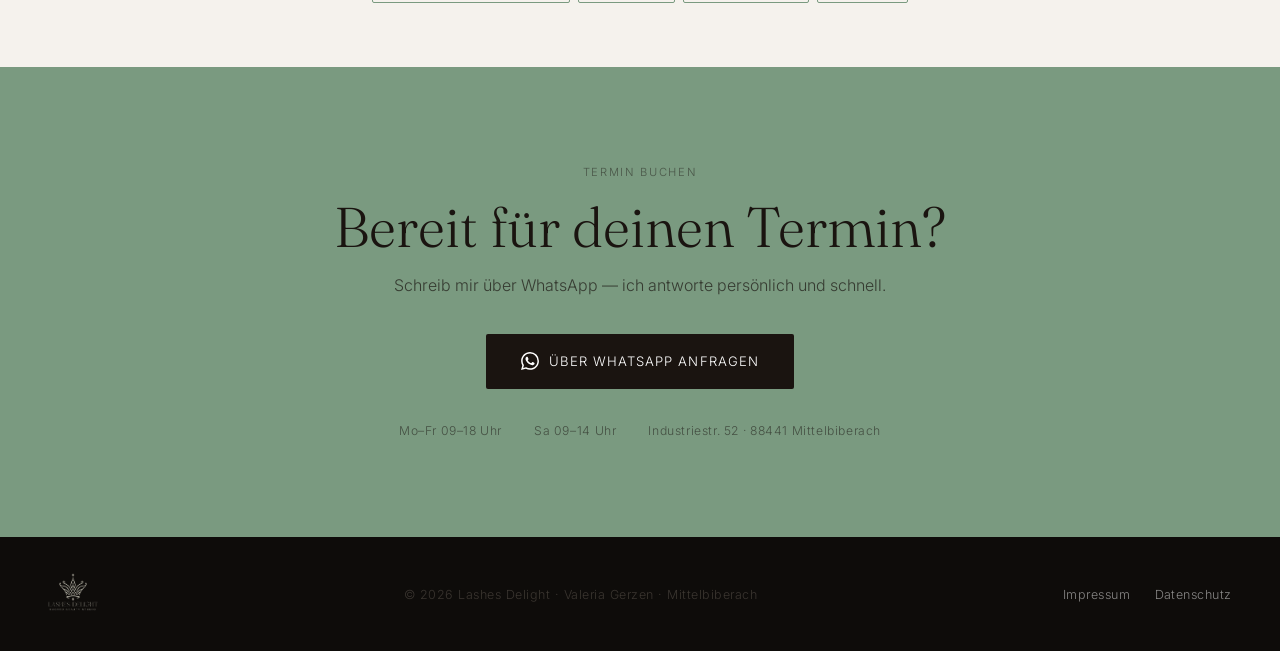
==== commit 9772916e: "Fix schema errors, broken mobile nav, unstyled button, gold color remnants - Remove price/priceCurre" ====
--- a/index.html
+++ b/index.html
@@ -3,7 +3,7 @@
 <head>
   <meta charset="UTF-8" />
   <meta name="viewport" content="width=device-width, initial-scale=1.0" />
-  <title>Lashes Delight · Wimpern, Sugaring &amp; Massage · Mittelbiberach</title>
+  <title>Lashes Delight · Wimpern, Sugaring & Massage · Biberach</title>
   <meta name="description" content="Lashes Delight von Valeria Gerzen — Wimpernverlängerung, Sugaring und Lomi Lomi Massage in Mittelbiberach. Seit 2015. Termin über WhatsApp." />
   <meta name="keywords" content="Wimpernverlängerung Biberach, Sugaring Biberach, Lomi Lomi Biberach, Wimpernstudio Mittelbiberach, Lashes Delight Valeria Gerzen" />
   <link rel="canonical" href="https://www.lashes-delight.de/" />
@@ -17,9 +17,12 @@
   {
     "@context": "https://schema.org",
     "@type": "BeautySalon",
+    "@id": "https://www.lashes-delight.de/#business",
     "name": "Lashes Delight",
     "description": "Professionelle Wimpernverlängerung, Sugaring und Lomi Lomi Massage in Mittelbiberach. Seit 2015.",
     "url": "https://www.lashes-delight.de",
+    "image": "https://www.lashes-delight.de/images/hero-new.png",
+    "logo": "https://www.lashes-delight.de/images/logo.png",
     "telephone": "+491708029609",
     "founder": { "@type": "Person", "name": "Valeria Gerzen" },
     "address": {
@@ -39,11 +42,11 @@
       "@type": "OfferCatalog",
       "name": "Beauty-Behandlungen",
       "itemListElement": [
-        { "@type": "Offer", "itemOffered": { "@type": "Service", "name": "Wimpernverlängerung Natural Look" }, "price": "122", "priceCurrency": "EUR" },
-        { "@type": "Offer", "itemOffered": { "@type": "Service", "name": "Wimpernverlängerung Soft Volume" }, "price": "155", "priceCurrency": "EUR" },
-        { "@type": "Offer", "itemOffered": { "@type": "Service", "name": "Lash Lifting" }, "price": "39", "priceCurrency": "EUR" },
-        { "@type": "Offer", "itemOffered": { "@type": "Service", "name": "Sugaring Intimzone" }, "price": "60", "priceCurrency": "EUR" },
-        { "@type": "Offer", "itemOffered": { "@type": "Service", "name": "Lomi Lomi Nui Massage" }, "price": "169", "priceCurrency": "EUR" }
+        { "@type": "Offer", "itemOffered": { "@type": "Service", "name": "Wimpernverlängerung Natural Look" } },
+        { "@type": "Offer", "itemOffered": { "@type": "Service", "name": "Wimpernverlängerung Soft Volume" } },
+        { "@type": "Offer", "itemOffered": { "@type": "Service", "name": "Lash Lifting" } },
+        { "@type": "Offer", "itemOffered": { "@type": "Service", "name": "Sugaring Intimzone" } },
+        { "@type": "Offer", "itemOffered": { "@type": "Service", "name": "Lomi Lomi Nui Massage" } }
       ]
     }
   }
@@ -146,7 +149,7 @@
       max-width: 300px;
       text-align: center;
       padding: 2.4rem 2rem;
-      border-right: 1px solid rgba(184,150,62,0.18);
+      border-right: 1px solid rgba(122,154,128,0.18);
     }
     .ld-stat:last-child { border-right: none; }
     .ld-stat-num {
@@ -207,8 +210,8 @@
       color: var(--gold);
       letter-spacing: 0.06em;
       padding: 0.6rem 0;
-      border-top: 1px solid rgba(184,150,62,0.22);
-      border-bottom: 1px solid rgba(184,150,62,0.22);
+      border-top: 1px solid rgba(122,154,128,0.22);
+      border-bottom: 1px solid rgba(122,154,128,0.22);
     }
     .sf-text .btn { align-self: flex-start; }
 
@@ -265,7 +268,7 @@
     .preise-more a {
       color: var(--gold);
       text-decoration: none;
-      border-bottom: 1px solid rgba(184,150,62,0.4);
+      border-bottom: 1px solid rgba(122,154,128,0.4);
     }
 
     /* ── TESTIMONIALS DARK ── */
@@ -288,7 +291,7 @@
       margin: 0 auto;
     }
     .testi-card {
-      border: 1px solid rgba(184,150,62,0.22);
+      border: 1px solid rgba(122,154,128,0.22);
       padding: 2rem;
       border-radius: 2px;
       display: flex;
@@ -380,7 +383,7 @@
       .preise-cols { grid-template-columns: 1fr; gap: 2rem; }
       .testi-row { grid-template-columns: 1fr; }
       .ld-stats { flex-direction: column; }
-      .ld-stat { border-right: none; border-bottom: 1px solid rgba(184,150,62,0.18); }
+      .ld-stat { border-right: none; border-bottom: 1px solid rgba(122,154,128,0.18); }
       .ld-stat:last-child { border-bottom: none; }
       .kontakt-meta { flex-direction: column; gap: 0.4rem; }
     }
@@ -401,6 +404,7 @@
     <li><a href="faq.html">FAQ</a></li>
     <li><a href="#kontakt" class="nav-cta">Termin anfragen</a></li>
   </ul>
+  <button class="nav-toggle" aria-label="Menü öffnen">☰</button>
 </nav>
 
 <!-- HERO: vollflächiges Bild, zentrierter Text -->
@@ -520,7 +524,7 @@
   </div>
   <p class="preise-more">Alle Preise inkl. MwSt. · Termin über WhatsApp · <a href="preise.html">Vollständige Preisliste ansehen →</a></p>
   <p class="preise-more" style="margin-top:1.2rem;padding-top:1.2rem;border-top:1px solid var(--line);max-width:680px;margin-left:auto;margin-right:auto;color:var(--muted)">
-    <strong style="color:var(--ink)">Absage &amp; Nichterscheinen —</strong> Ich hätte das lieber nicht gebraucht, aber ich muss meine Zeit schützen: Bei Nichterscheinen <strong>100 %</strong>, bei Absage unter 48 Std. <strong>50 %</strong> des Terminpreises. <a href="preise.html" style="color:var(--gold);text-decoration:none;border-bottom:1px solid rgba(184,150,62,0.4)">Details →</a>
+    <strong style="color:var(--ink)">Absage &amp; Nichterscheinen —</strong> Ich hätte das lieber nicht gebraucht, aber ich muss meine Zeit schützen: Bei Nichterscheinen <strong>100 %</strong>, bei Absage unter 48 Std. <strong>50 %</strong> des Terminpreises. <a href="preise.html" style="color:var(--gold);text-decoration:none;border-bottom:1px solid rgba(122,154,128,0.4)">Details →</a>
   </p>
 </section>
 
@@ -588,5 +592,11 @@
   </nav>
 </footer>
 
+<script>
+  document.querySelector(".nav-toggle").addEventListener("click",function(){
+    document.querySelector(".nav-links").classList.toggle("open");
+    this.textContent=document.querySelector(".nav-links").classList.contains("open")?"✕":"☰";
+  });
+</script>
 </body>
 </html>
--- a/styles.css
+++ b/styles.css
@@ -13,8 +13,8 @@
   --line:      #e0d8cc;
   --rose:      #1a1410;
   --rose-dark: #000000;
-  --gold:      #b8963e;
-  --gold-lt:   #d4ae5c;
+  --gold:      #7a9a80;
+  --gold-lt:   #a0bcaa;
   --white:     #ffffff;
 }
 
@@ -48,7 +48,7 @@
   padding:1.2rem 2.5rem;
   background:#faf8f5;
   backdrop-filter:blur(12px);
-  border-bottom:1px solid rgba(201,169,110,0.15);
+  border-bottom:1px solid rgba(122,154,128,0.15);
 }
 .nav-logo{height:88px;width:auto;display:block;transition:opacity .2s}
 .nav-logo:hover{opacity:0.75}
@@ -63,7 +63,7 @@
   padding:0.5rem 1.2rem;border-radius:2px;
   letter-spacing:0.06em;transition:background .2s;
 }
-.nav-links a.nav-cta:hover{background:#9a7a28}
+.nav-links a.nav-cta:hover{background:#527a5e}
 
 /* ───── HERO ───── */
 .hero{
@@ -133,7 +133,7 @@
 }
 .btn-ghost:hover{border-color:var(--rose);color:var(--rose)}
 .btn-gold{background:var(--gold);color:var(--white)}
-.btn-gold:hover{background:#b8913a}
+.btn-gold:hover{background:#527a5e}
 .arrow{transition:transform .2s}
 .btn:hover .arrow{transform:translateX(4px)}
 
@@ -187,7 +187,7 @@
 .service-link{
   font-size:0.78rem;letter-spacing:0.08em;text-transform:uppercase;
   color:var(--gold);text-decoration:none;
-  border-bottom:1px solid rgba(201,169,110,0.4);padding-bottom:2px;
+  border-bottom:1px solid rgba(122,154,128,0.4);padding-bottom:2px;
   transition:color .2s, border-color .2s;
 }
 .service-link:hover{color:var(--rose);border-color:var(--rose)}
@@ -225,7 +225,7 @@
 /* ───── TWO COL ───── */
 .two-col{display:grid;grid-template-columns:1fr 1fr;gap:2rem;margin-top:2rem}
 .col-block{background:var(--white);border:1px solid var(--line);border-radius:3px;padding:2rem}
-.col-block.warm{background:rgba(250,248,245,0.7);border-color:rgba(201,169,110,0.25)}
+.col-block.warm{background:rgba(250,248,245,0.7);border-color:rgba(122,154,128,0.25)}
 .col-block h3{font-size:0.9rem;letter-spacing:0.08em;text-transform:uppercase;color:var(--rose);margin-bottom:1rem}
 
 /* ───── CHECKLIST ───── */
@@ -412,10 +412,31 @@
 .legal-page a{color:var(--gold);text-decoration:none;border-bottom:1px solid transparent}
 .legal-page a:hover{border-bottom-color:var(--gold)}
 
+/* ───── MOBILE NAV TOGGLE ───── */
+.nav-toggle{
+  display:none;
+  background:none;border:none;cursor:pointer;
+  padding:0.3rem 0.4rem;
+  color:var(--ink);font-size:1.6rem;line-height:1;
+  z-index:101;
+}
+
 /* ───── RESPONSIVE ───── */
 @media(max-width:900px){
   nav.site-nav{padding:1rem 1.5rem}
-  .nav-links li:not(:last-child){display:none}
+  .nav-toggle{display:block}
+  .nav-links{
+    display:none;
+    position:fixed;top:0;left:0;right:0;bottom:0;width:100%;height:100vh;
+    background:#faf8f5;
+    flex-direction:column;
+    justify-content:center;align-items:center;
+    gap:2.5rem;z-index:1000;overflow:hidden;
+  }
+  .nav-links.open{display:flex}
+  .nav-links li{display:block!important}
+  .nav-links a{font-size:1.2rem;letter-spacing:0.1em}
+  .nav-links a.nav-cta{padding:0.9rem 2.2rem!important;font-size:1rem!important}
   .hero,.subpage-hero{grid-template-columns:1fr;padding:8rem 1.5rem 3rem;gap:2rem}
   .hero > div:first-child,.subpage-hero > div:first-child{padding:0}
   .hero-image{aspect-ratio:3/2;order:-1}
